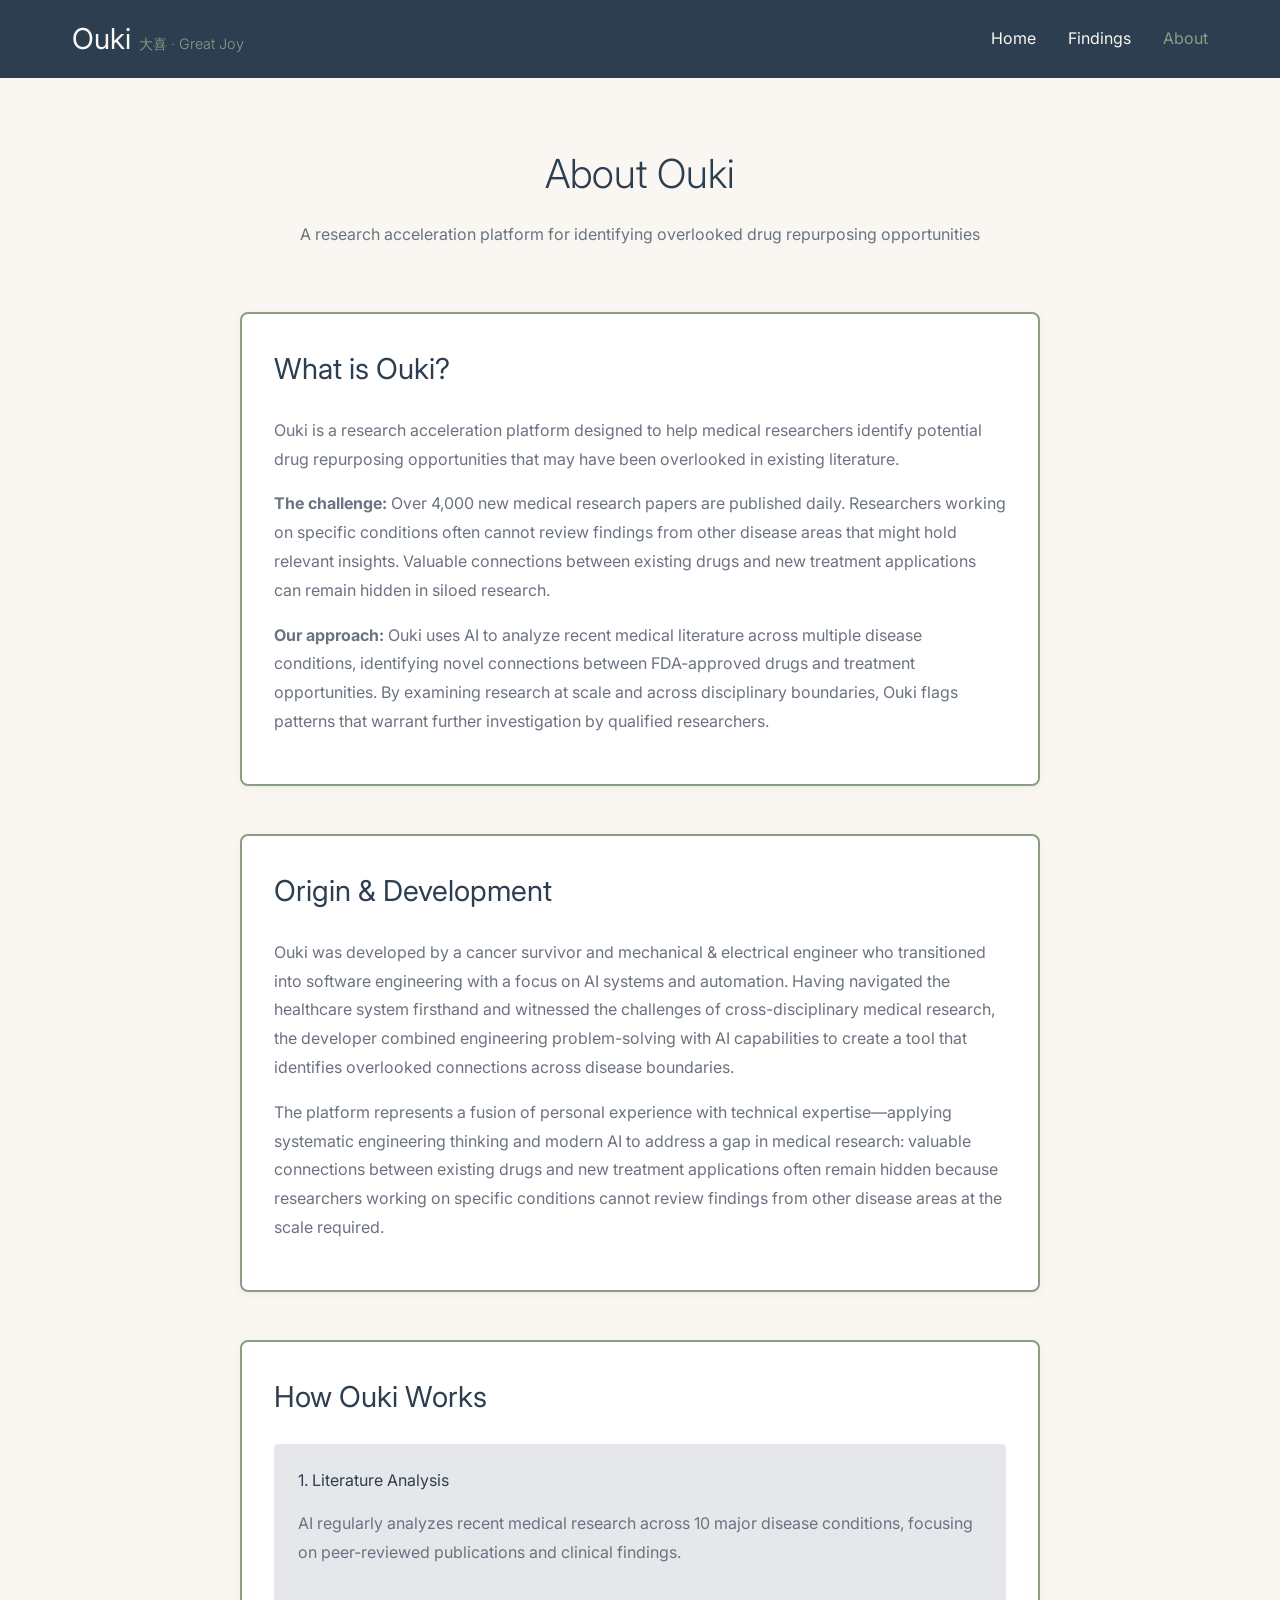
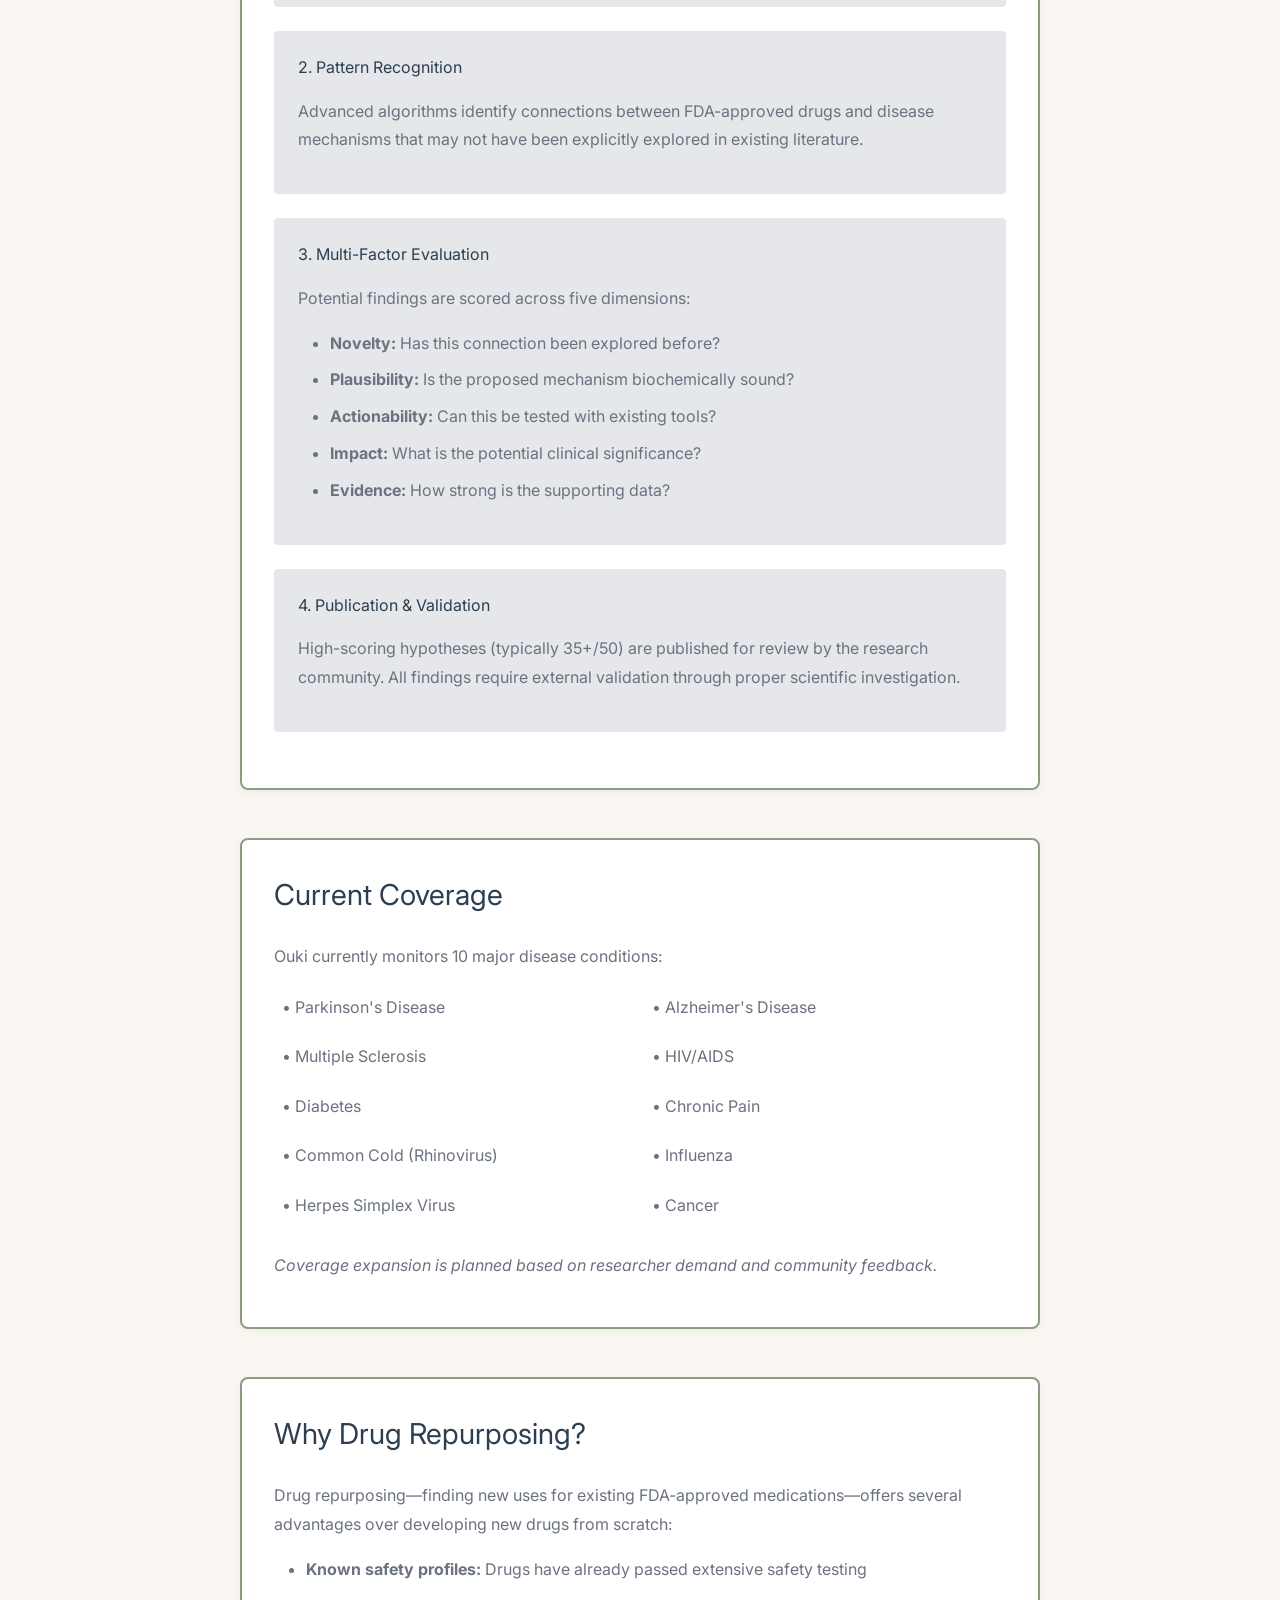
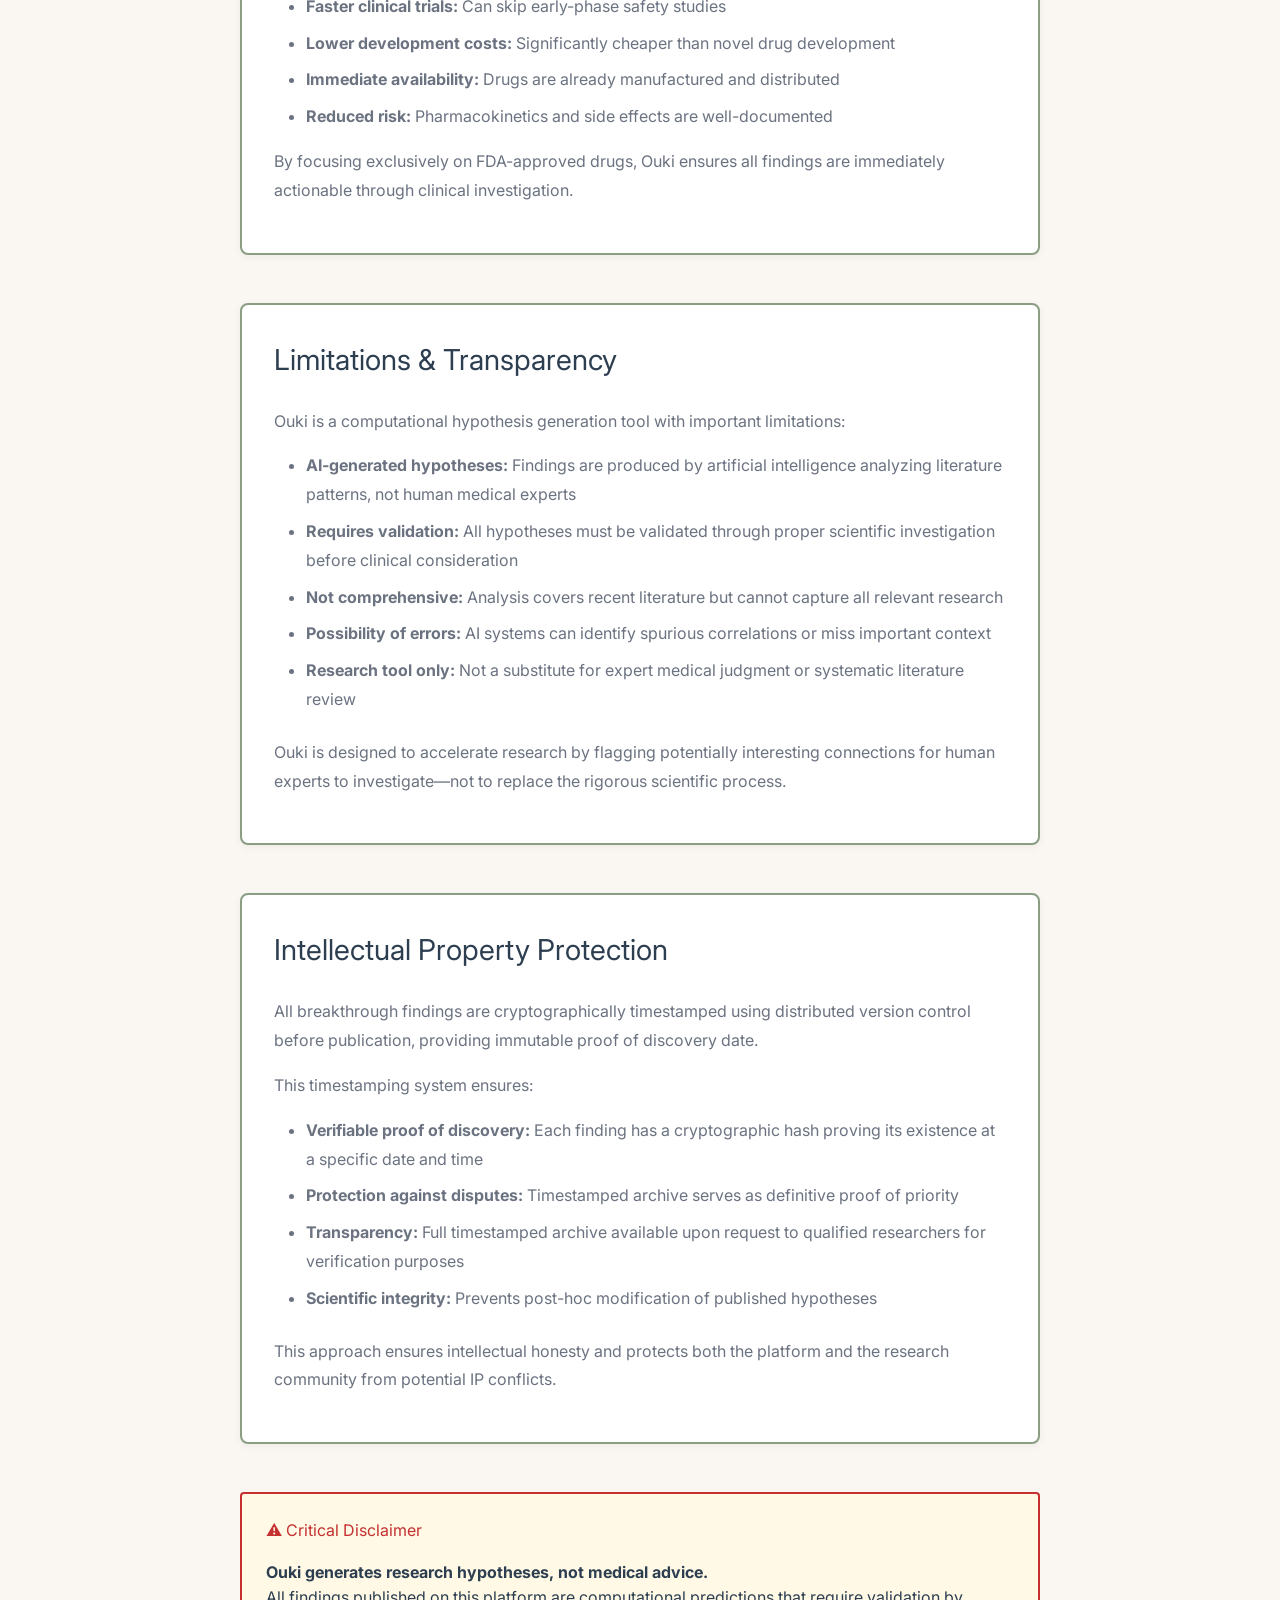
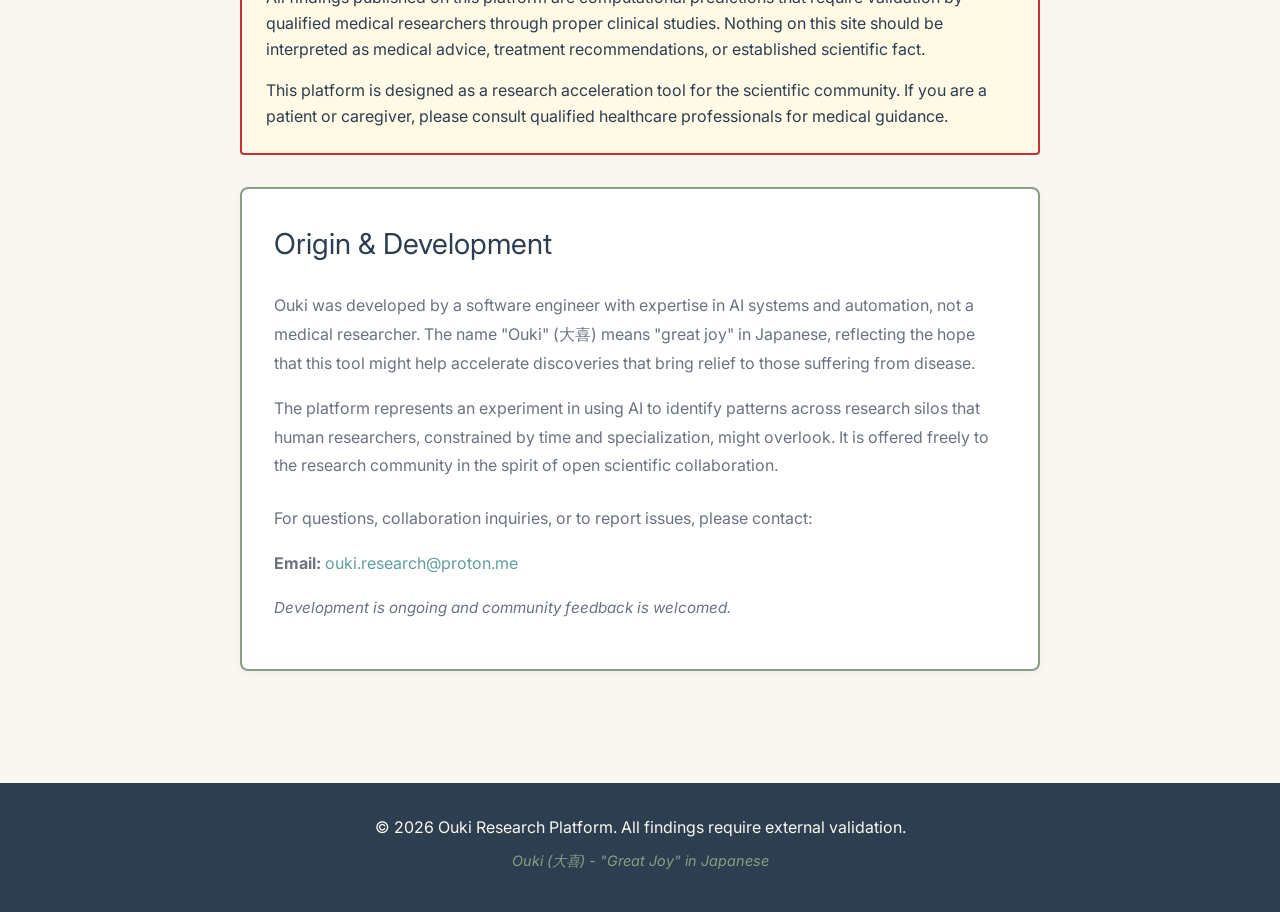
==== about.html @ fee3b788 "Update about.html" ====
<!DOCTYPE html>
<html lang="en">
<head>
    <meta charset="UTF-8">
    <meta name="viewport" content="width=device-width, initial-scale=1.0">
    <!-- Google tag (gtag.js) -->
    <script async src="https://www.googletagmanager.com/gtag/js?id=G-DXYGB7865G"></script>
    <script>
      window.dataLayer = window.dataLayer || [];
      function gtag(){dataLayer.push(arguments);}
      gtag('js', new Date());
      gtag('config', 'G-DXYGB7865G');
    </script>
    <title>About | Ouki</title>
    <link rel="stylesheet" href="style.css">
    <style>
        .about-page {
            padding: 4rem 0;
            background-color: var(--cream);
        }
        
        .about-header {
            text-align: center;
            margin-bottom: 4rem;
        }
        
        .about-header h2 {
            font-size: 2.5rem;
            color: var(--deep-indigo);
            font-weight: 300;
            margin-bottom: 1rem;
        }
        
        .about-content {
            max-width: 800px;
            margin: 0 auto;
        }
        
        .about-section {
            margin-bottom: 3rem;
            padding: 2rem;
            background-color: white;
            border: 2px solid var(--sage-green);
        }
        
        .about-section h3 {
            color: var(--deep-indigo);
            font-weight: 400;
            margin-bottom: 1.5rem;
            font-size: 1.8rem;
        }
        
        .about-section p {
            color: var(--warm-grey);
            line-height: 1.8;
            margin-bottom: 1rem;
        }
        
        .about-section ul {
            margin-left: 2rem;
            margin-bottom: 1rem;
        }
        
        .about-section li {
            color: var(--warm-grey);
            line-height: 1.8;
            margin-bottom: 0.5rem;
        }
        
        .methodology-box {
            background-color: var(--light-grey);
            padding: 1.5rem;
            border-radius: 4px;
            margin: 1.5rem 0;
        }
        
        .methodology-box h4 {
            color: var(--deep-indigo);
            margin-bottom: 1rem;
            font-weight: 400;
        }
        
        .conditions-grid {
            display: grid;
            grid-template-columns: repeat(2, 1fr);
            gap: 0.5rem;
            margin: 1rem 0;
        }
        
        .condition-item {
            color: var(--warm-grey);
            padding: 0.5rem;
        }
        
        .disclaimer-strong {
            background-color: #FFF9E6;
            border: 2px solid var(--accent-red);
            padding: 1.5rem;
            margin: 2rem 0;
        }
        
        .disclaimer-strong h4 {
            color: var(--accent-red);
            margin-bottom: 1rem;
            font-weight: 400;
        }
    </style>
</head>
<body>
    <nav class="navbar">
        <div class="container">
            <div class="nav-brand">
                <h1>Ouki</h1>
                <span class="subtitle">大喜 · Great Joy</span>
            </div>
            <ul class="nav-links">
                <li><a href="index.html">Home</a></li>
                <li><a href="findings.html">Findings</a></li>
                <li><a href="about.html" class="active">About</a></li>
            </ul>
        </div>
    </nav>

    <section class="about-page">
        <div class="container">
            <div class="about-header">
                <h2>About Ouki</h2>
                <p style="color: var(--warm-grey); max-width: 700px; margin: 0 auto;">A research acceleration platform for identifying overlooked drug repurposing opportunities</p>
            </div>

            <div class="about-content">
                
                <div class="about-section">
                    <h3>What is Ouki?</h3>
                    <p>Ouki is a research acceleration platform designed to help medical researchers identify potential drug repurposing opportunities that may have been overlooked in existing literature.</p>
                    
                    <p><strong>The challenge:</strong> Over 4,000 new medical research papers are published daily. Researchers working on specific conditions often cannot review findings from other disease areas that might hold relevant insights. Valuable connections between existing drugs and new treatment applications can remain hidden in siloed research.</p>
                    
                    <p><strong>Our approach:</strong> Ouki uses AI to analyze recent medical literature across multiple disease conditions, identifying novel connections between FDA-approved drugs and treatment opportunities. By examining research at scale and across disciplinary boundaries, Ouki flags patterns that warrant further investigation by qualified researchers.</p>
                </div>
                <div class="about-section">
<h3>Origin & Development</h3>
<p>Ouki was developed by a cancer survivor and mechanical & electrical engineer who transitioned into software engineering with a focus on AI systems and automation. Having navigated the healthcare system firsthand and witnessed the challenges of cross-disciplinary medical research, the developer combined engineering problem-solving with AI capabilities to create a tool that identifies overlooked connections across disease boundaries.</p>
<p>The platform represents a fusion of personal experience with technical expertise—applying systematic engineering thinking and modern AI to address a gap in medical research: valuable connections between existing drugs and new treatment applications often remain hidden because researchers working on specific conditions cannot review findings from other disease areas at the scale required.</p>
</div>
                <div class="about-section">
                    <h3>How Ouki Works</h3>
                    
                    <div class="methodology-box">
                        <h4>1. Literature Analysis</h4>
                        <p>AI regularly analyzes recent medical research across 10 major disease conditions, focusing on peer-reviewed publications and clinical findings.</p>
                    </div>
                    
                    <div class="methodology-box">
                        <h4>2. Pattern Recognition</h4>
                        <p>Advanced algorithms identify connections between FDA-approved drugs and disease mechanisms that may not have been explicitly explored in existing literature.</p>
                    </div>
                    
                    <div class="methodology-box">
                        <h4>3. Multi-Factor Evaluation</h4>
                        <p>Potential findings are scored across five dimensions:</p>
                        <ul>
                            <li><strong>Novelty:</strong> Has this connection been explored before?</li>
                            <li><strong>Plausibility:</strong> Is the proposed mechanism biochemically sound?</li>
                            <li><strong>Actionability:</strong> Can this be tested with existing tools?</li>
                            <li><strong>Impact:</strong> What is the potential clinical significance?</li>
                            <li><strong>Evidence:</strong> How strong is the supporting data?</li>
                        </ul>
                    </div>
                    
                    <div class="methodology-box">
                        <h4>4. Publication & Validation</h4>
                        <p>High-scoring hypotheses (typically 35+/50) are published for review by the research community. All findings require external validation through proper scientific investigation.</p>
                    </div>
                </div>

                <div class="about-section">
                    <h3>Current Coverage</h3>
                    <p>Ouki currently monitors 10 major disease conditions:</p>
                    
                    <div class="conditions-grid">
                        <div class="condition-item">• Parkinson's Disease</div>
                        <div class="condition-item">• Alzheimer's Disease</div>
                        <div class="condition-item">• Multiple Sclerosis</div>
                        <div class="condition-item">• HIV/AIDS</div>
                        <div class="condition-item">• Diabetes</div>
                        <div class="condition-item">• Chronic Pain</div>
                        <div class="condition-item">• Common Cold (Rhinovirus)</div>
                        <div class="condition-item">• Influenza</div>
                        <div class="condition-item">• Herpes Simplex Virus</div>
                        <div class="condition-item">• Cancer</div>
                    </div>
                    
                    <p style="margin-top: 1.5rem; font-style: italic;">Coverage expansion is planned based on researcher demand and community feedback.</p>
                </div>

                <div class="about-section">
                    <h3>Why Drug Repurposing?</h3>
                    <p>Drug repurposing—finding new uses for existing FDA-approved medications—offers several advantages over developing new drugs from scratch:</p>
                    
                    <ul>
                        <li><strong>Known safety profiles:</strong> Drugs have already passed extensive safety testing</li>
                        <li><strong>Faster clinical trials:</strong> Can skip early-phase safety studies</li>
                        <li><strong>Lower development costs:</strong> Significantly cheaper than novel drug development</li>
                        <li><strong>Immediate availability:</strong> Drugs are already manufactured and distributed</li>
                        <li><strong>Reduced risk:</strong> Pharmacokinetics and side effects are well-documented</li>
                    </ul>
                    
                    <p>By focusing exclusively on FDA-approved drugs, Ouki ensures all findings are immediately actionable through clinical investigation.</p>
                </div>

                <div class="about-section">
                    <h3>Limitations & Transparency</h3>
                    <p>Ouki is a computational hypothesis generation tool with important limitations:</p>
                    
                    <ul>
                        <li><strong>AI-generated hypotheses:</strong> Findings are produced by artificial intelligence analyzing literature patterns, not human medical experts</li>
                        <li><strong>Requires validation:</strong> All hypotheses must be validated through proper scientific investigation before clinical consideration</li>
                        <li><strong>Not comprehensive:</strong> Analysis covers recent literature but cannot capture all relevant research</li>
                        <li><strong>Possibility of errors:</strong> AI systems can identify spurious correlations or miss important context</li>
                        <li><strong>Research tool only:</strong> Not a substitute for expert medical judgment or systematic literature review</li>
                    </ul>
                    
                    <p style="margin-top: 1.5rem;">Ouki is designed to accelerate research by flagging potentially interesting connections for human experts to investigate—not to replace the rigorous scientific process.</p>
                </div>

                <div class="about-section">
                    <h3>Intellectual Property Protection</h3>
                    <p>All breakthrough findings are cryptographically timestamped using distributed version control before publication, providing immutable proof of discovery date.</p>
                    
                    <p>This timestamping system ensures:</p>
                    <ul>
                        <li><strong>Verifiable proof of discovery:</strong> Each finding has a cryptographic hash proving its existence at a specific date and time</li>
                        <li><strong>Protection against disputes:</strong> Timestamped archive serves as definitive proof of priority</li>
                        <li><strong>Transparency:</strong> Full timestamped archive available upon request to qualified researchers for verification purposes</li>
                        <li><strong>Scientific integrity:</strong> Prevents post-hoc modification of published hypotheses</li>
                    </ul>
                    
                    <p style="margin-top: 1.5rem;">This approach ensures intellectual honesty and protects both the platform and the research community from potential IP conflicts.</p>
                </div>

                <div class="disclaimer-strong">
                    <h4>⚠️ Critical Disclaimer</h4>
                    <p><strong>Ouki generates research hypotheses, not medical advice.</strong></p>
                    <p>All findings published on this platform are computational predictions that require validation by qualified medical researchers through proper clinical studies. Nothing on this site should be interpreted as medical advice, treatment recommendations, or established scientific fact.</p>
                    <p style="margin-top: 1rem;">This platform is designed as a research acceleration tool for the scientific community. If you are a patient or caregiver, please consult qualified healthcare professionals for medical guidance.</p>
                </div>

                <div class="about-section">
                    <h3>Origin & Development</h3>
                    <p>Ouki was developed by a software engineer with expertise in AI systems and automation, not a medical researcher. The name "Ouki" (大喜) means "great joy" in Japanese, reflecting the hope that this tool might help accelerate discoveries that bring relief to those suffering from disease.</p>
                    
                    <p>The platform represents an experiment in using AI to identify patterns across research silos that human researchers, constrained by time and specialization, might overlook. It is offered freely to the research community in the spirit of open scientific collaboration.</p>
                    
                    <p style="margin-top: 1.5rem;">For questions, collaboration inquiries, or to report issues, please contact:</p>
                    <p style="margin-top: 0.5rem;"><strong>Email:</strong> <a href="mailto:ouki.research@proton.me" style="color: var(--soft-teal); text-decoration: none;">ouki.research@proton.me</a></p>
                    <p style="margin-top: 1rem; font-style: italic; font-size: 0.95rem;">Development is ongoing and community feedback is welcomed.</p>
                </div>

            </div>
        </div>
    </section>

    <footer>
        <div class="container">
            <p>&copy; 2026 Ouki Research Platform. All findings require external validation.</p>
            <p class="footer-note">Ouki (大喜) - "Great Joy" in Japanese</p>
        </div>
    </footer>
</body>
</html>
---- style.css ----
/* Import Inter font (Claude.ai font) */
@import url('https://fonts.googleapis.com/css2?family=Inter:wght@300;400;500;600;700&display=swap');

:root {
    /* Original Japanese color palette */
    --sage-green: #8B9D83;
    --deep-indigo: #2C3E50;
    --soft-teal: #5F9EA0;
    --warm-grey: #6B7280;
    --cream: #FAF7F2;
    --light-grey: #E5E7EB;
    --accent-red: #C53030;
}

* {
    margin: 0;
    padding: 0;
    box-sizing: border-box;
}

body {
    font-family: 'Inter', -apple-system, BlinkMacSystemFont, 'Segoe UI', sans-serif;
    background-color: var(--cream);
    color: var(--deep-indigo);
    line-height: 1.6;
}

.container {
    max-width: 1200px;
    margin: 0 auto;
    padding: 0 2rem;
}

/* Navigation */
.navbar {
    background-color: var(--deep-indigo);
    padding: 1rem 0;
    box-shadow: 0 2px 4px rgba(0,0,0,0.1);
}

.navbar .container {
    display: flex;
    justify-content: space-between;
    align-items: center;
}

.nav-brand {
    display: flex;
    align-items: baseline;
    gap: 0.5rem;
}

.nav-brand h1 {
    font-size: 1.8rem;
    font-weight: 400;
    color: var(--cream);
}

.nav-brand .subtitle {
    font-size: 0.9rem;
    color: var(--sage-green);
    font-weight: 300;
}

.nav-links {
    display: flex;
    list-style: none;
    gap: 2rem;
}

.nav-links a {
    text-decoration: none;
    color: var(--cream);
    font-weight: 400;
    transition: color 0.3s;
}

.nav-links a:hover,
.nav-links a.active {
    color: var(--sage-green);
}

/* Hero Section */
.hero {
    background: linear-gradient(135deg, var(--soft-teal) 0%, var(--sage-green) 100%);
    padding: 6rem 0;
    text-align: center;
    color: white;
}

.hero h2 {
    font-size: 2.5rem;
    font-weight: 400;
    margin-bottom: 1rem;
    letter-spacing: -0.5px;
}

.hero-description {
    font-size: 1.1rem;
    max-width: 700px;
    margin: 0 auto 2rem;
    font-weight: 300;
    opacity: 0.95;
}

.hero-cta {
    display: flex;
    gap: 1rem;
    justify-content: center;
}

/* Buttons */
.btn-primary,
.btn-secondary {
    padding: 0.75rem 2rem;
    border-radius: 4px;
    text-decoration: none;
    font-weight: 400;
    transition: all 0.3s;
}

.btn-primary {
    background-color: white;
    color: var(--sage-green);
}

.btn-primary:hover {
    background-color: var(--cream);
    transform: translateY(-2px);
    box-shadow: 0 4px 8px rgba(0,0,0,0.2);
}

.btn-secondary {
    background-color: transparent;
    color: white;
    border: 2px solid white;
}

.btn-secondary:hover {
    background-color: white;
    color: var(--sage-green);
}

/* Stats Section */
.stats {
    padding: 4rem 0;
    background-color: white;
}

.stats .container {
    display: grid;
    grid-template-columns: repeat(3, 1fr);
    gap: 3rem;
    text-align: center;
}

.stat-card {
    padding: 1.5rem;
}

.stat-number {
    font-size: 0.9rem;
    font-weight: 300;
    color: var(--deep-indigo);
    margin-bottom: 0.5rem;
}

.stat-label {
    color: #4A5568;
    font-size: 1rem;
    font-weight: 400;
}

/* How It Works */
.how-it-works {
    padding: 5rem 0;
    background-color: var(--cream);
}

.how-it-works h3 {
    font-size: 2rem;
    font-weight: 400;
    text-align: center;
    margin-bottom: 3rem;
    color: var(--deep-indigo);
}

.process-grid {
    display: grid;
    grid-template-columns: repeat(auto-fit, minmax(250px, 1fr));
    gap: 2rem;
}

.process-step {
    background-color: white;
    padding: 2rem;
    border-radius: 8px;
    box-shadow: 0 2px 8px rgba(0,0,0,0.05);
    transition: transform 0.3s;
}

.process-step:hover {
    transform: translateY(-4px);
    box-shadow: 0 4px 12px rgba(0,0,0,0.1);
}

.step-number {
    width: 50px;
    height: 50px;
    background-color: var(--sage-green);
    color: white;
    border-radius: 50%;
    display: flex;
    align-items: center;
    justify-content: center;
    font-size: 1.5rem;
    font-weight: 300;
    margin-bottom: 1rem;
}

.process-step h4 {
    font-size: 1.2rem;
    font-weight: 400;
    margin-bottom: 0.75rem;
    color: var(--deep-indigo);
}

.process-step p {
    color: var(--warm-grey);
    line-height: 1.7;
}

/* Recent Findings */
.recent-findings {
    padding: 5rem 0;
    background-color: white;
}

.recent-findings h3 {
    font-size: 2rem;
    font-weight: 400;
    text-align: center;
    margin-bottom: 3rem;
    color: var(--deep-indigo);
}

.findings-grid {
    display: grid;
    grid-template-columns: repeat(auto-fit, minmax(320px, 1fr));
    gap: 2rem;
    margin-bottom: 3rem;
}

.finding-card {
    background-color: var(--cream);
    padding: 1.5rem;
    border-radius: 8px;
    box-shadow: 0 2px 8px rgba(0,0,0,0.05);
    transition: all 0.3s;
}

.finding-card:hover {
    transform: translateY(-4px);
    box-shadow: 0 4px 12px rgba(0,0,0,0.1);
}

.finding-header {
    display: flex;
    justify-content: space-between;
    align-items: center;
    margin-bottom: 1rem;
}

.condition-tag {
    background-color: var(--sage-green);
    color: white;
    padding: 0.25rem 0.75rem;
    border-radius: 4px;
    font-size: 0.85rem;
    font-weight: 400;
}

.score {
    font-weight: 600;
    color: var(--deep-indigo);
}

.finding-card h4 {
    font-size: 1.1rem;
    font-weight: 500;
    margin-bottom: 0.5rem;
    color: var(--deep-indigo);
}

.finding-drugs {
    color: var(--soft-teal);
    font-size: 0.9rem;
    font-weight: 500;
    margin-bottom: 0.5rem;
}

.finding-summary {
    color: var(--warm-grey);
    font-size: 0.95rem;
    line-height: 1.6;
    margin-bottom: 0.75rem;
}

.finding-date {
    color: var(--warm-grey);
    font-size: 0.85rem;
    font-style: italic;
}

.view-all {
    text-align: center;
}

/* Disclaimer Section - ONLY BORDER LEFT */
.disclaimer-section {
    padding: 3rem 0;
    background-color: var(--cream);
}

.disclaimer-box {
    background-color: #FFF9E6;
    border: 2px solid var(--accent-red);
    padding: 2rem;
    border-radius: 4px;
    max-width: 900px;
    margin: 0 auto;
}

.disclaimer-box h4 {
    color: var(--accent-red);
    margin-bottom: 1rem;
    font-weight: 500;
}

.disclaimer-box p {
    color: var(--deep-indigo);
    line-height: 1.7;
}

/* Footer */
footer {
    background-color: var(--deep-indigo);
    color: var(--cream);
    padding: 2rem 0;
    text-align: center;
}

footer p {
    margin-bottom: 0.5rem;
}

.footer-note {
    font-style: italic;
    color: var(--sage-green);
    font-size: 0.9rem;
}

/* About Page */
.about-page {
    padding: 4rem 0;
    background-color: var(--cream);
}

.about-header {
    text-align: center;
    margin-bottom: 4rem;
}

.about-header h2 {
    font-size: 2.5rem;
    color: var(--deep-indigo);
    font-weight: 400;
    margin-bottom: 1rem;
}

.about-content {
    max-width: 800px;
    margin: 0 auto;
}

.about-section {
    margin-bottom: 3rem;
    padding: 2rem;
    background-color: white;
    border-radius: 8px;
    box-shadow: 0 2px 8px rgba(0,0,0,0.05);
    border: 2px solid var(--sage-green);
}

.about-section h3 {
    color: var(--deep-indigo);
    font-weight: 400;
    margin-bottom: 1.5rem;
    font-size: 1.8rem;
}

.about-section p {
    color: var(--warm-grey);
    line-height: 1.8;
    margin-bottom: 1rem;
}

.about-section ul {
    margin-left: 2rem;
    margin-bottom: 1rem;
}

.about-section li {
    color: var(--warm-grey);
    line-height: 1.8;
    margin-bottom: 0.5rem;
}

.methodology-box {
    background-color: var(--light-grey);
    padding: 1.5rem;
    border-radius: 4px;
    margin: 1.5rem 0;
}

.methodology-box h4 {
    color: var(--deep-indigo);
    margin-bottom: 1rem;
    font-weight: 400;
}

.conditions-grid {
    display: grid;
    grid-template-columns: repeat(2, 1fr);
    gap: 0.5rem;
    margin: 1rem 0;
}

.condition-item {
    color: var(--warm-grey);
    padding: 0.5rem;
}

.disclaimer-strong {
    background-color: #FFF9E6;
    border: 2px solid var(--accent-red);
    padding: 1.5rem;
    margin: 2rem 0;
    border-radius: 4px;
}

.disclaimer-strong h4 {
    color: var(--accent-red);
    margin-bottom: 1rem;
    font-weight: 400;
}

/* Findings Page */
.findings-page {
    padding: 4rem 0;
    background-color: var(--cream);
}

.findings-header {
    text-align: center;
    margin-bottom: 3rem;
}

.findings-header h2 {
    font-size: 2.5rem;
    color: var(--deep-indigo);
    font-weight: 400;
    margin-bottom: 1rem;
}

.findings-header p {
    color: var(--warm-grey);
    max-width: 700px;
    margin: 0 auto;
}

.filters {
    display: flex;
    gap: 1rem;
    justify-content: center;
    margin-bottom: 3rem;
    flex-wrap: wrap;
}

.filter-btn {
    padding: 0.5rem 1.5rem;
    background-color: var(--light-grey);
    color: var(--warm-grey);
    border: 2px solid transparent;
    border-radius: 25px;
    cursor: pointer;
    transition: all 0.3s;
    font-size: 0.95rem;
}

.filter-btn:hover,
.filter-btn.active {
    background-color: var(--sage-green);
    color: var(--cream);
}

.findings-list {
    display: grid;
    gap: 2rem;
}

.finding-item {
    background-color: white;
    padding: 2rem;
    border-radius: 8px;
    box-shadow: 0 2px 8px rgba(0,0,0,0.05);
    transition: all 0.3s;
}

.finding-item:hover {
    box-shadow: 0 4px 12px rgba(0,0,0,0.1);
}

.finding-meta {
    display: flex;
    gap: 1rem;
    margin-bottom: 1rem;
    align-items: center;
}

.finding-expand {
    margin-top: 1.5rem;
    padding-top: 1.5rem;
    border-top: 1px solid var(--light-grey);
    display: none;
}

.finding-expand.show {
    display: block;
}

.expand-btn {
    background-color: var(--sage-green);
    color: var(--cream);
    border: none;
    padding: 0.5rem 1.5rem;
    border-radius: 4px;
    cursor: pointer;
    margin-top: 1rem;
    transition: all 0.3s;
}

.expand-btn:hover {
    background-color: var(--soft-teal);
}

.section-title {
    color: var(--deep-indigo);
    font-weight: 400;
    margin: 1.5rem 0 0.8rem;
    font-size: 1.2rem;
}

.mechanism-text {
    color: var(--warm-grey);
    line-height: 1.8;
    margin-bottom: 1rem;
}

/* Responsive */
@media (max-width: 768px) {
    .hero h2 {
        font-size: 2rem;
    }

    .stats .container {
        grid-template-columns: 1fr;
    }

    .process-grid,
    .findings-grid {
        grid-template-columns: 1fr;
    }

    .nav-links {
        gap: 1rem;
    }
}
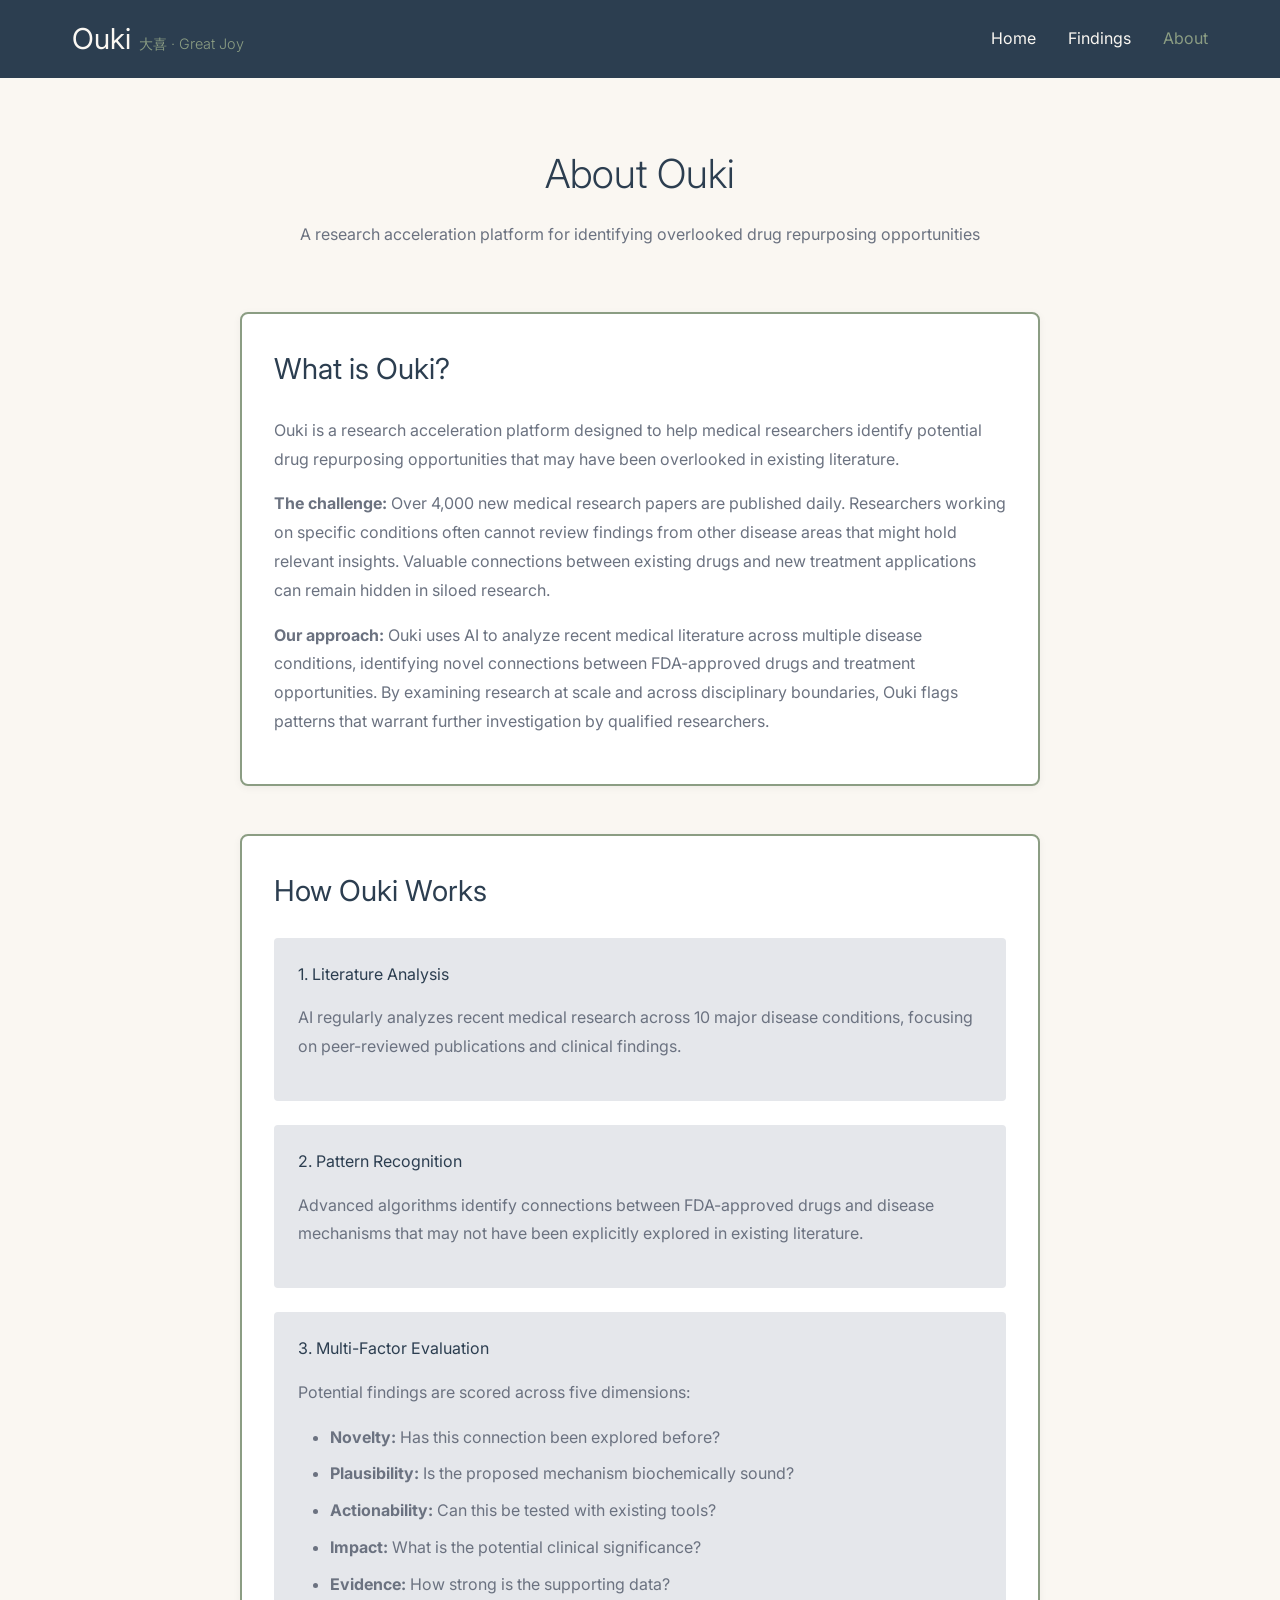
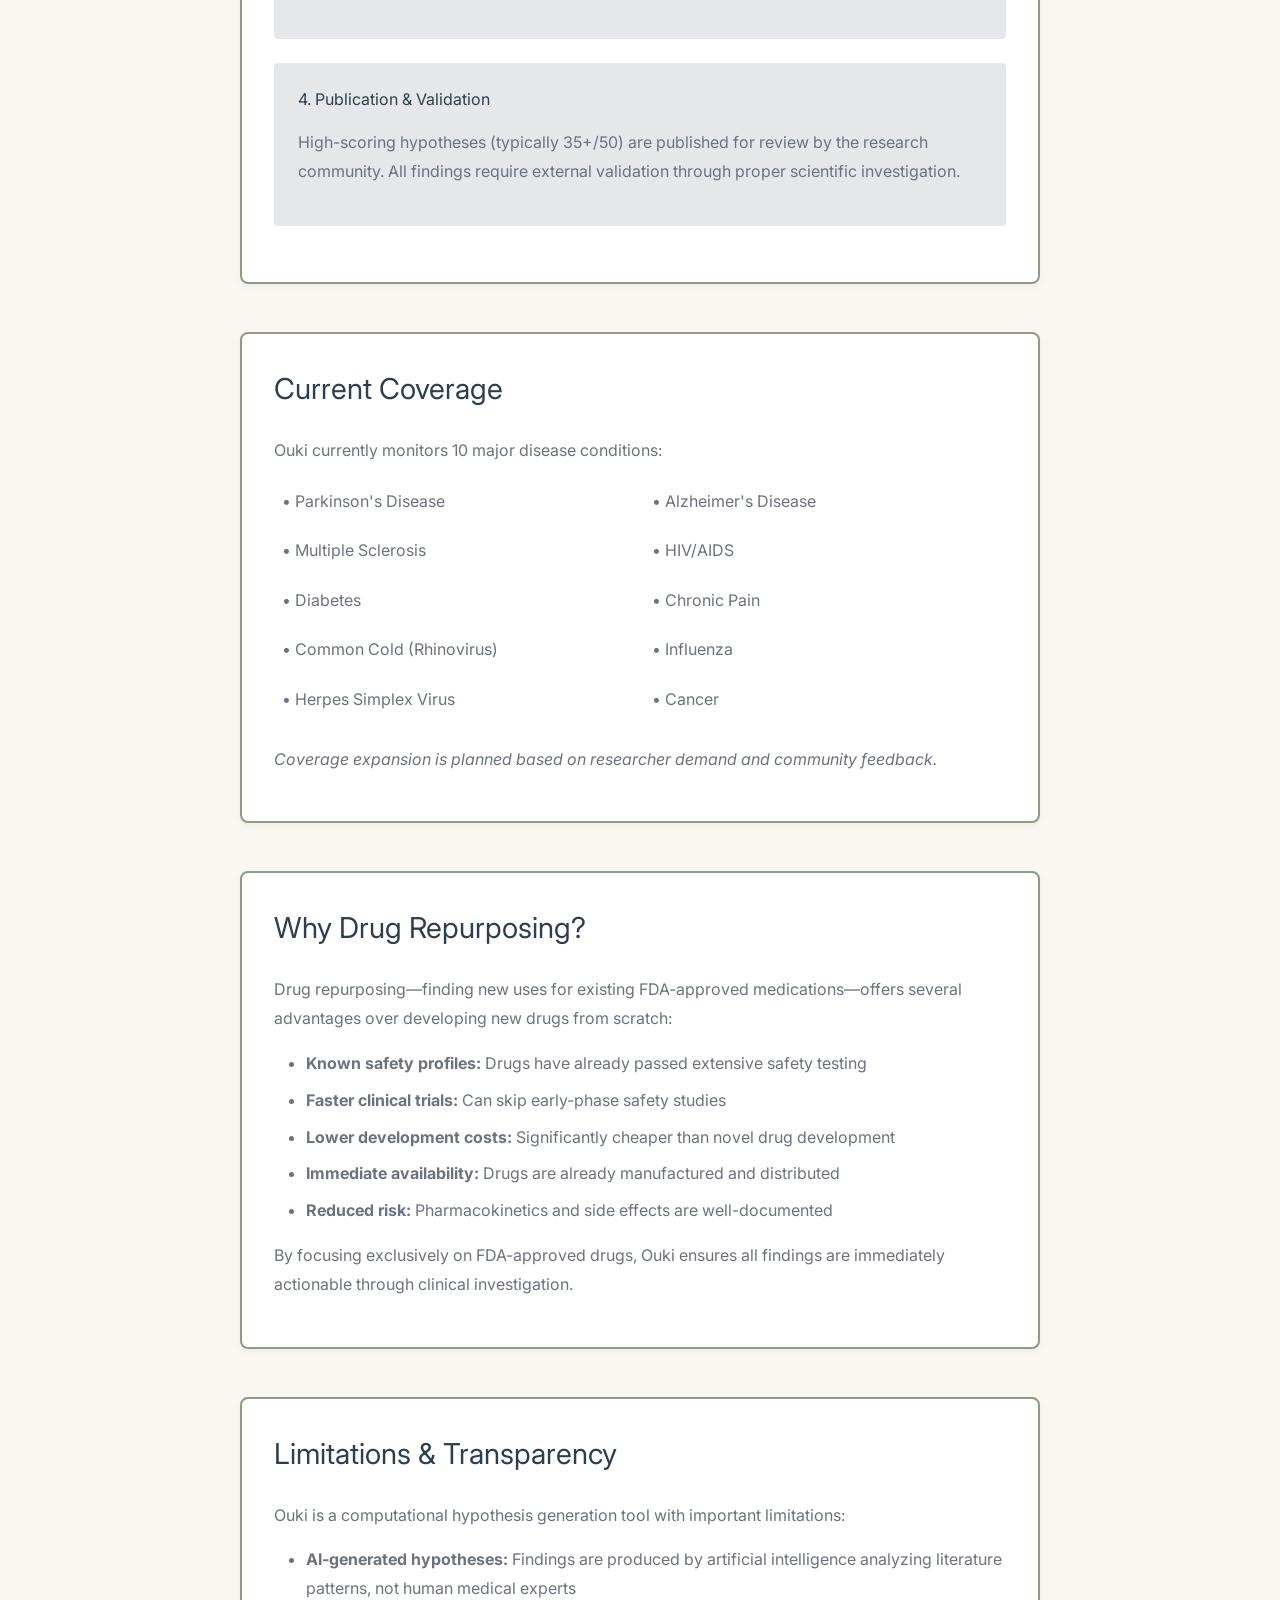
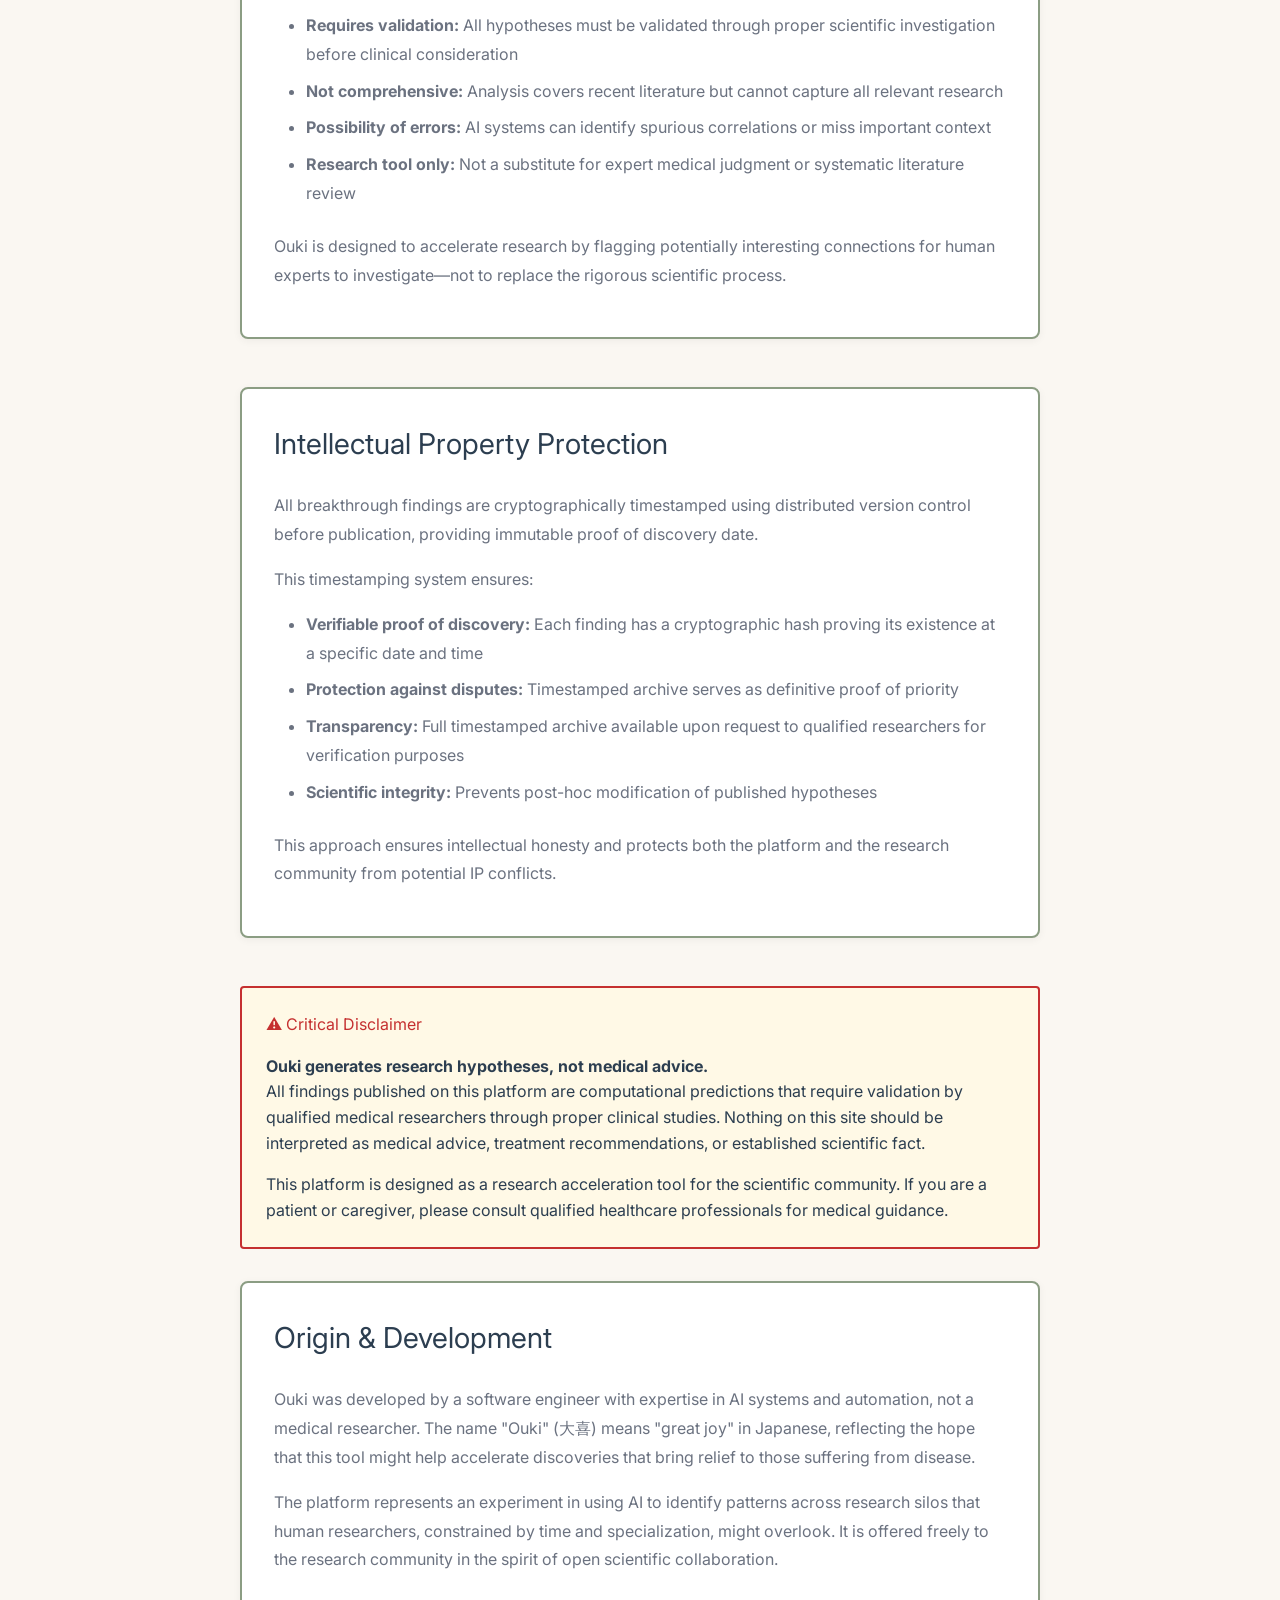
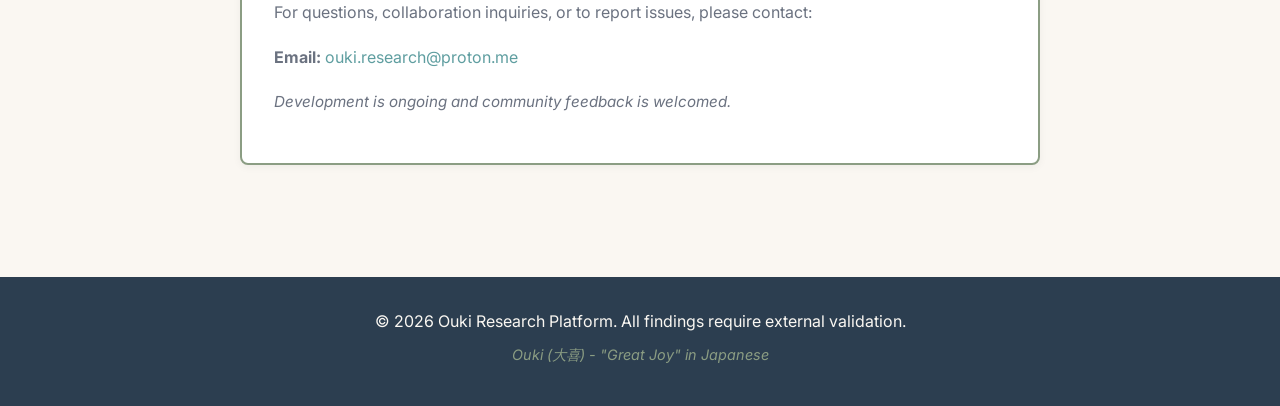
==== commit bc2e85b2: "Update about.html" ====
--- a/about.html
+++ b/about.html
@@ -138,11 +138,7 @@
                     
                     <p><strong>Our approach:</strong> Ouki uses AI to analyze recent medical literature across multiple disease conditions, identifying novel connections between FDA-approved drugs and treatment opportunities. By examining research at scale and across disciplinary boundaries, Ouki flags patterns that warrant further investigation by qualified researchers.</p>
                 </div>
-                <div class="about-section">
-<h3>Origin & Development</h3>
-<p>Ouki was developed by a cancer survivor and mechanical & electrical engineer who transitioned into software engineering with a focus on AI systems and automation. Having navigated the healthcare system firsthand and witnessed the challenges of cross-disciplinary medical research, the developer combined engineering problem-solving with AI capabilities to create a tool that identifies overlooked connections across disease boundaries.</p>
-<p>The platform represents a fusion of personal experience with technical expertise—applying systematic engineering thinking and modern AI to address a gap in medical research: valuable connections between existing drugs and new treatment applications often remain hidden because researchers working on specific conditions cannot review findings from other disease areas at the scale required.</p>
-</div>
+               
                 <div class="about-section">
                     <h3>How Ouki Works</h3>
                     
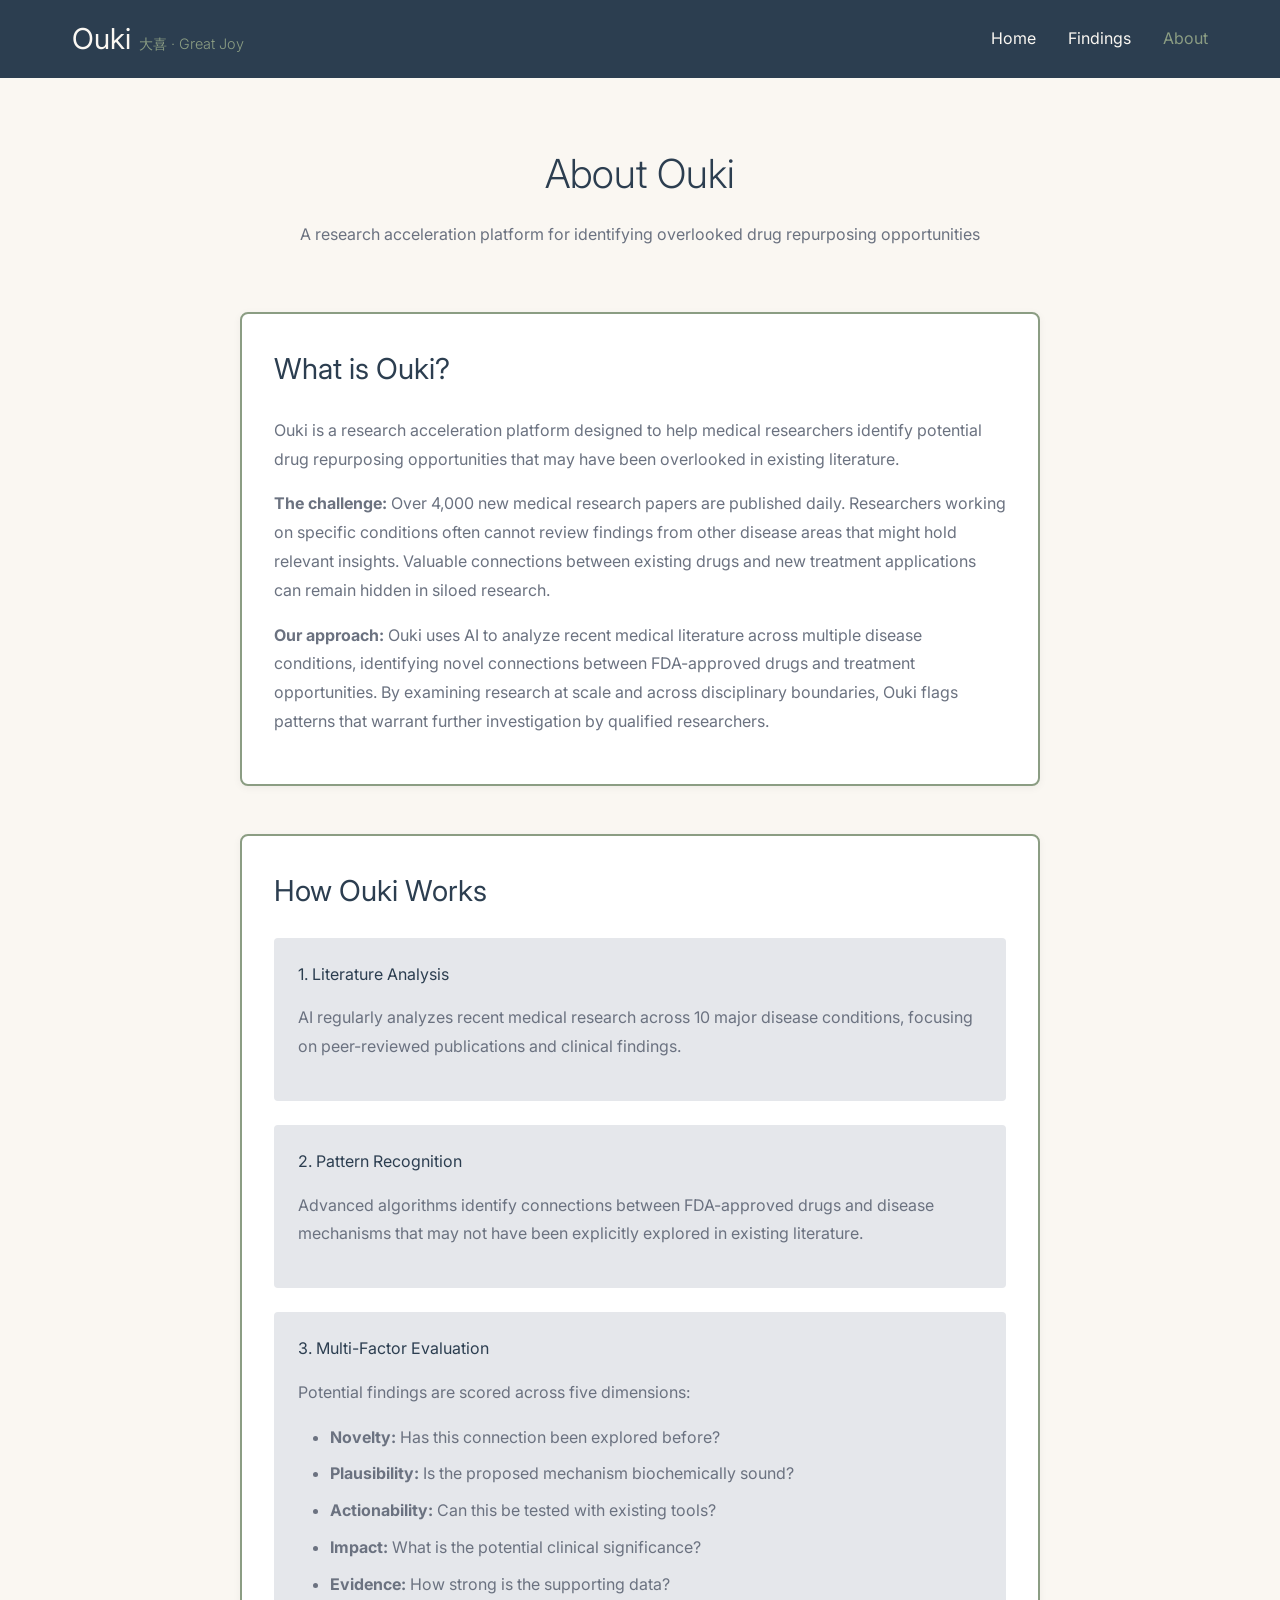
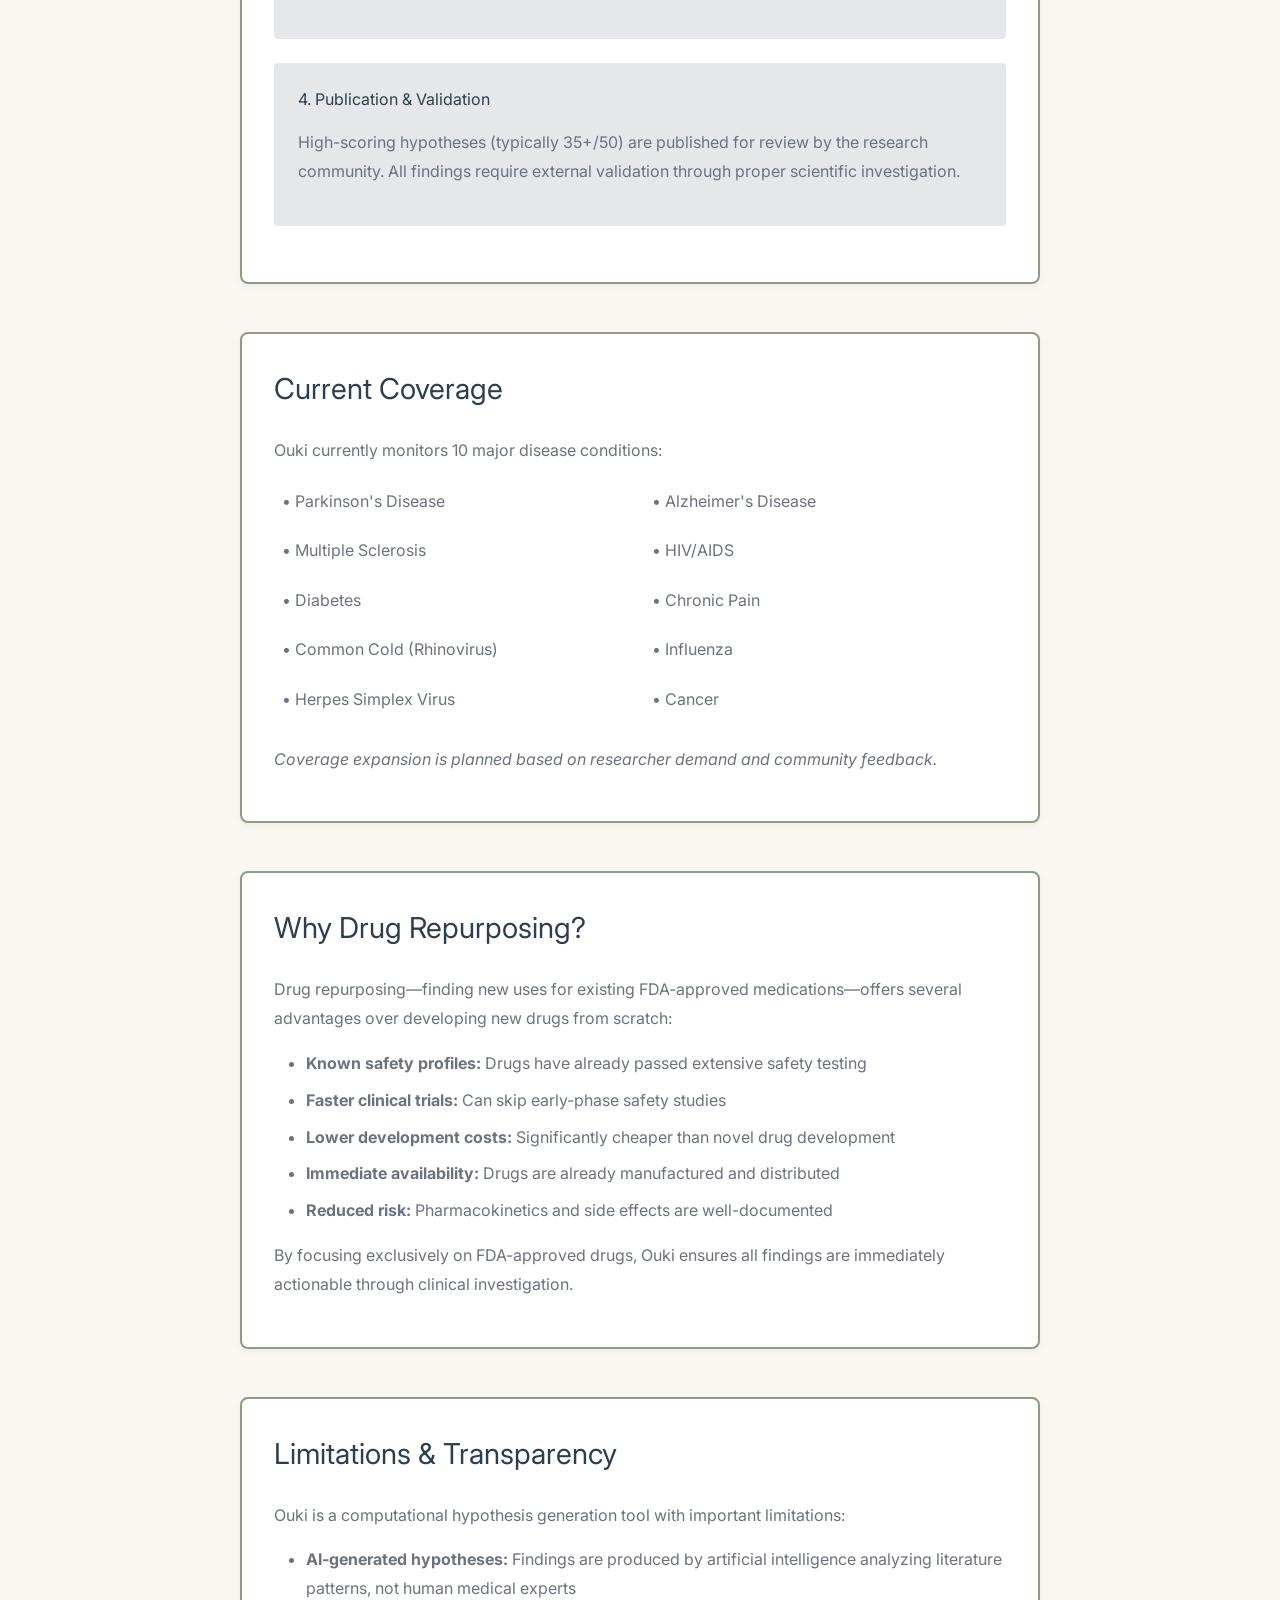
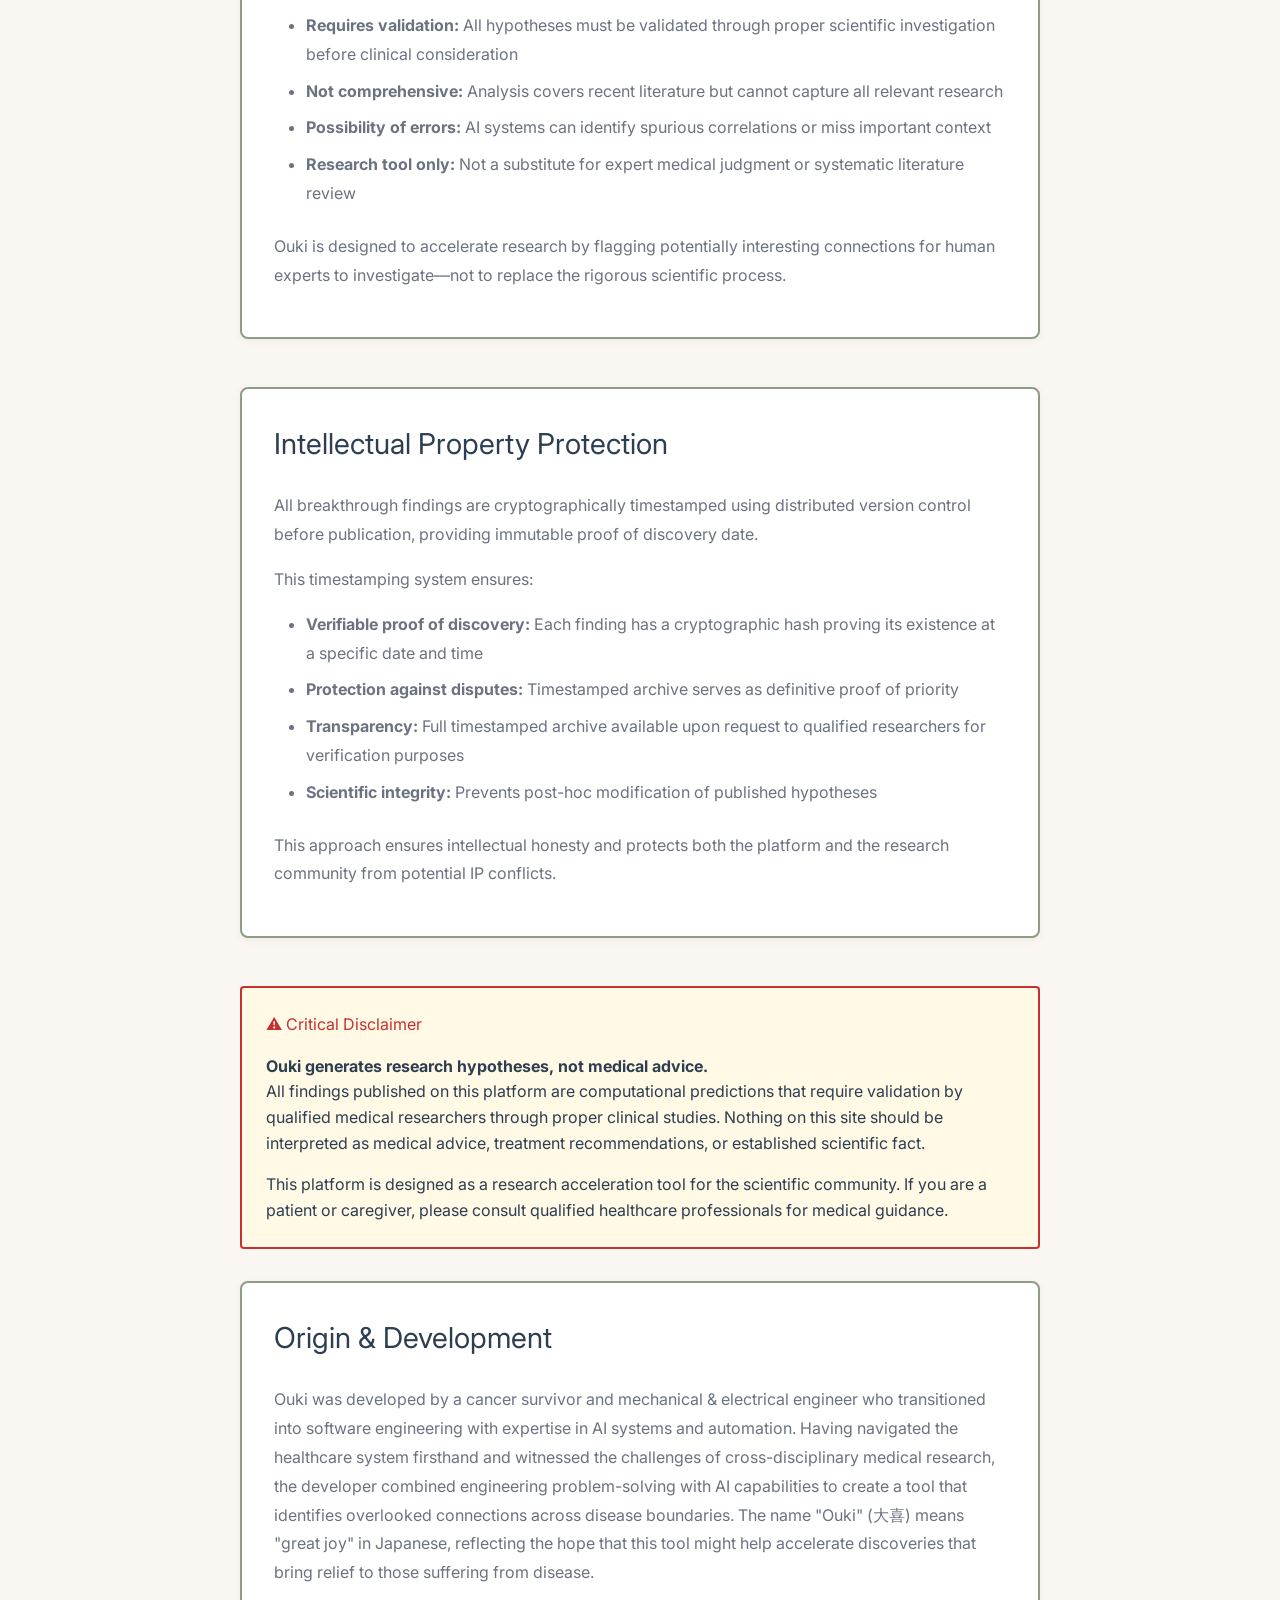
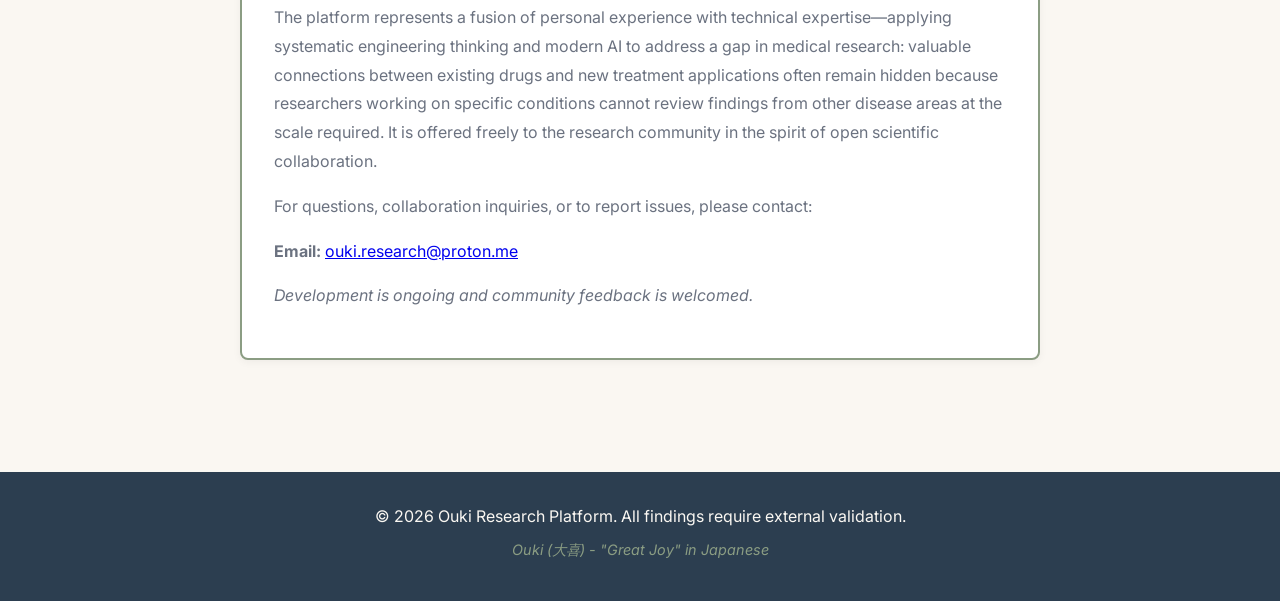
==== commit 8d476f81: "Update about.html" ====
--- a/about.html
+++ b/about.html
@@ -243,15 +243,17 @@
                 </div>
 
                 <div class="about-section">
-                    <h3>Origin & Development</h3>
-                    <p>Ouki was developed by a software engineer with expertise in AI systems and automation, not a medical researcher. The name "Ouki" (大喜) means "great joy" in Japanese, reflecting the hope that this tool might help accelerate discoveries that bring relief to those suffering from disease.</p>
-                    
-                    <p>The platform represents an experiment in using AI to identify patterns across research silos that human researchers, constrained by time and specialization, might overlook. It is offered freely to the research community in the spirit of open scientific collaboration.</p>
-                    
-                    <p style="margin-top: 1.5rem;">For questions, collaboration inquiries, or to report issues, please contact:</p>
-                    <p style="margin-top: 0.5rem;"><strong>Email:</strong> <a href="mailto:ouki.research@proton.me" style="color: var(--soft-teal); text-decoration: none;">ouki.research@proton.me</a></p>
-                    <p style="margin-top: 1rem; font-style: italic; font-size: 0.95rem;">Development is ongoing and community feedback is welcomed.</p>
-                </div>
+    <h3>Origin & Development</h3>
+    <p>Ouki was developed by a cancer survivor and mechanical & electrical engineer who transitioned into software engineering with expertise in AI systems and automation. Having navigated the healthcare system firsthand and witnessed the challenges of cross-disciplinary medical research, the developer combined engineering problem-solving with AI capabilities to create a tool that identifies overlooked connections across disease boundaries. The name "Ouki" (大喜) means "great joy" in Japanese, reflecting the hope that this tool might help accelerate discoveries that bring relief to those suffering from disease.</p>
+    
+    <p>The platform represents a fusion of personal experience with technical expertise—applying systematic engineering thinking and modern AI to address a gap in medical research: valuable connections between existing drugs and new treatment applications often remain hidden because researchers working on specific conditions cannot review findings from other disease areas at the scale required. It is offered freely to the research community in the spirit of open scientific collaboration.</p>
+    
+    <p>For questions, collaboration inquiries, or to report issues, please contact:</p>
+    
+    <p><strong>Email:</strong> <a href="mailto:ouki.research@proton.me">ouki.research@proton.me</a></p>
+    
+    <p><em>Development is ongoing and community feedback is welcomed.</em></p>
+</div>
 
             </div>
         </div>
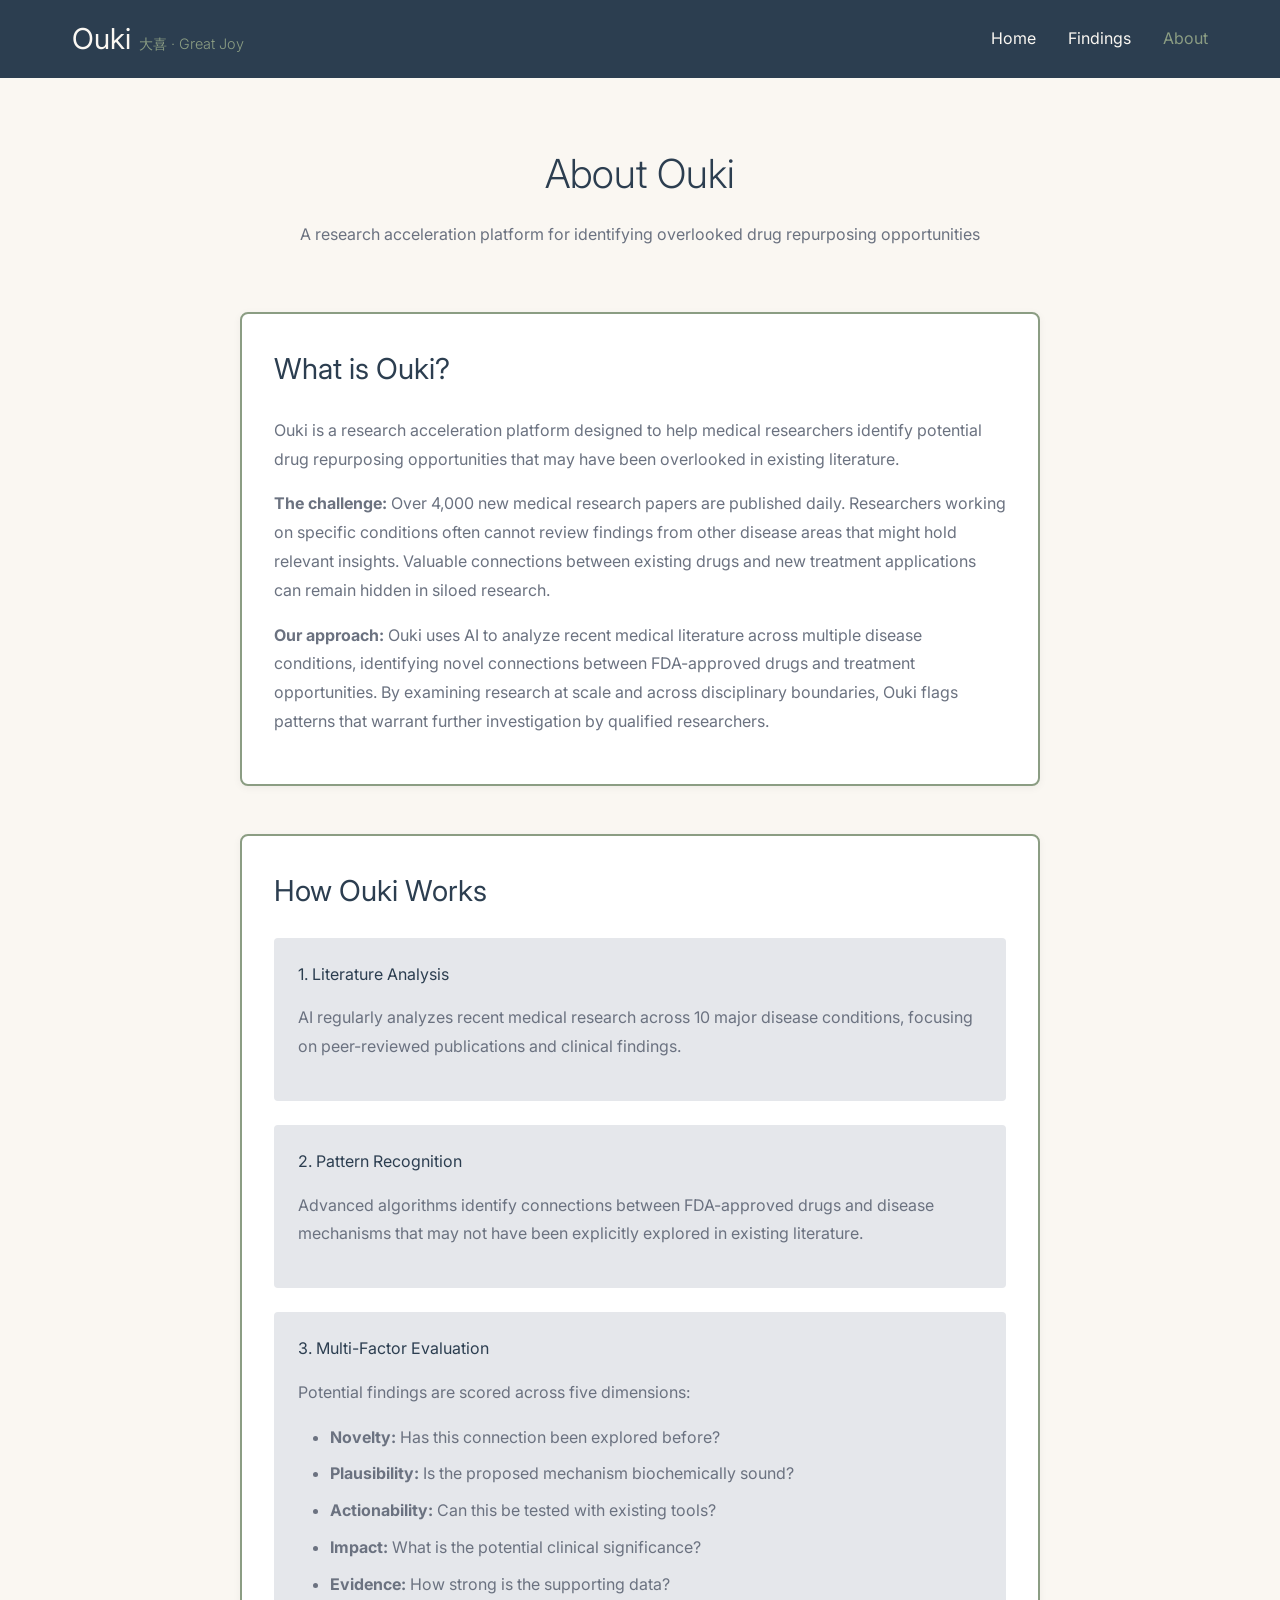
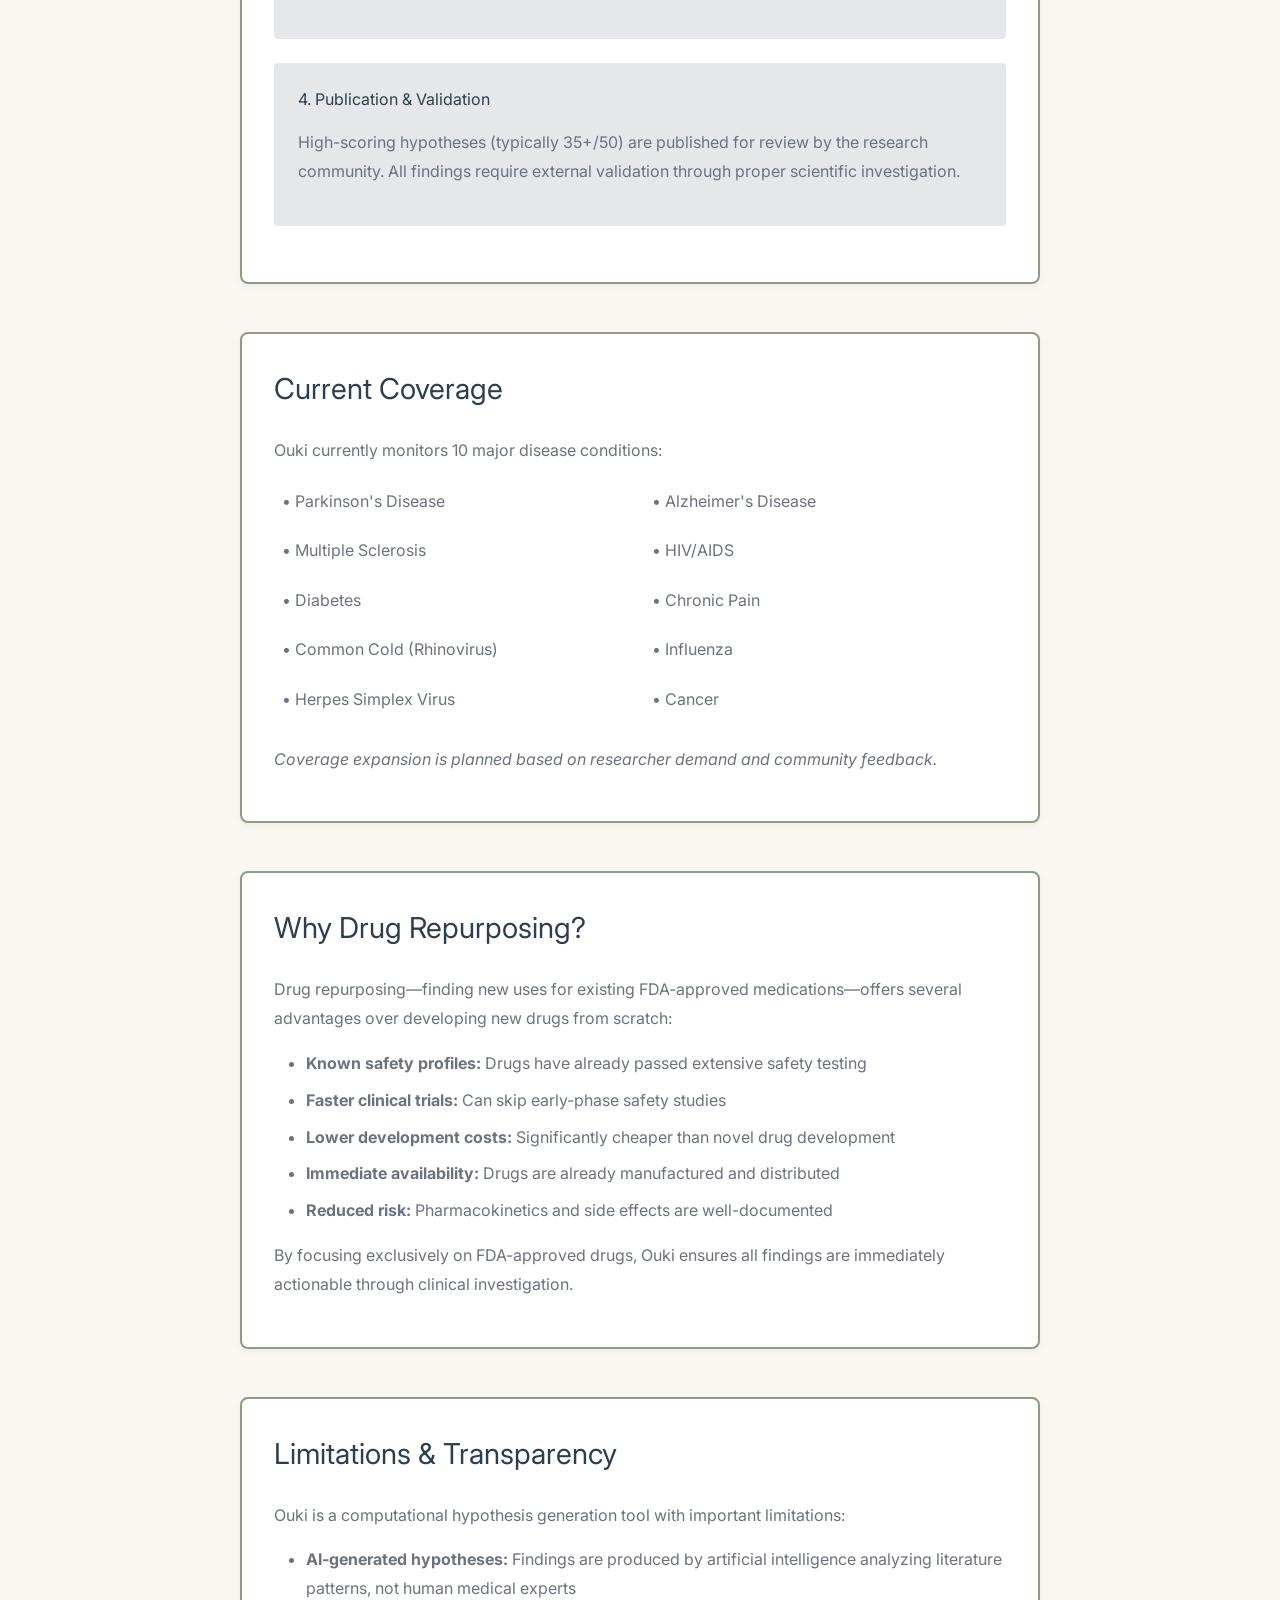
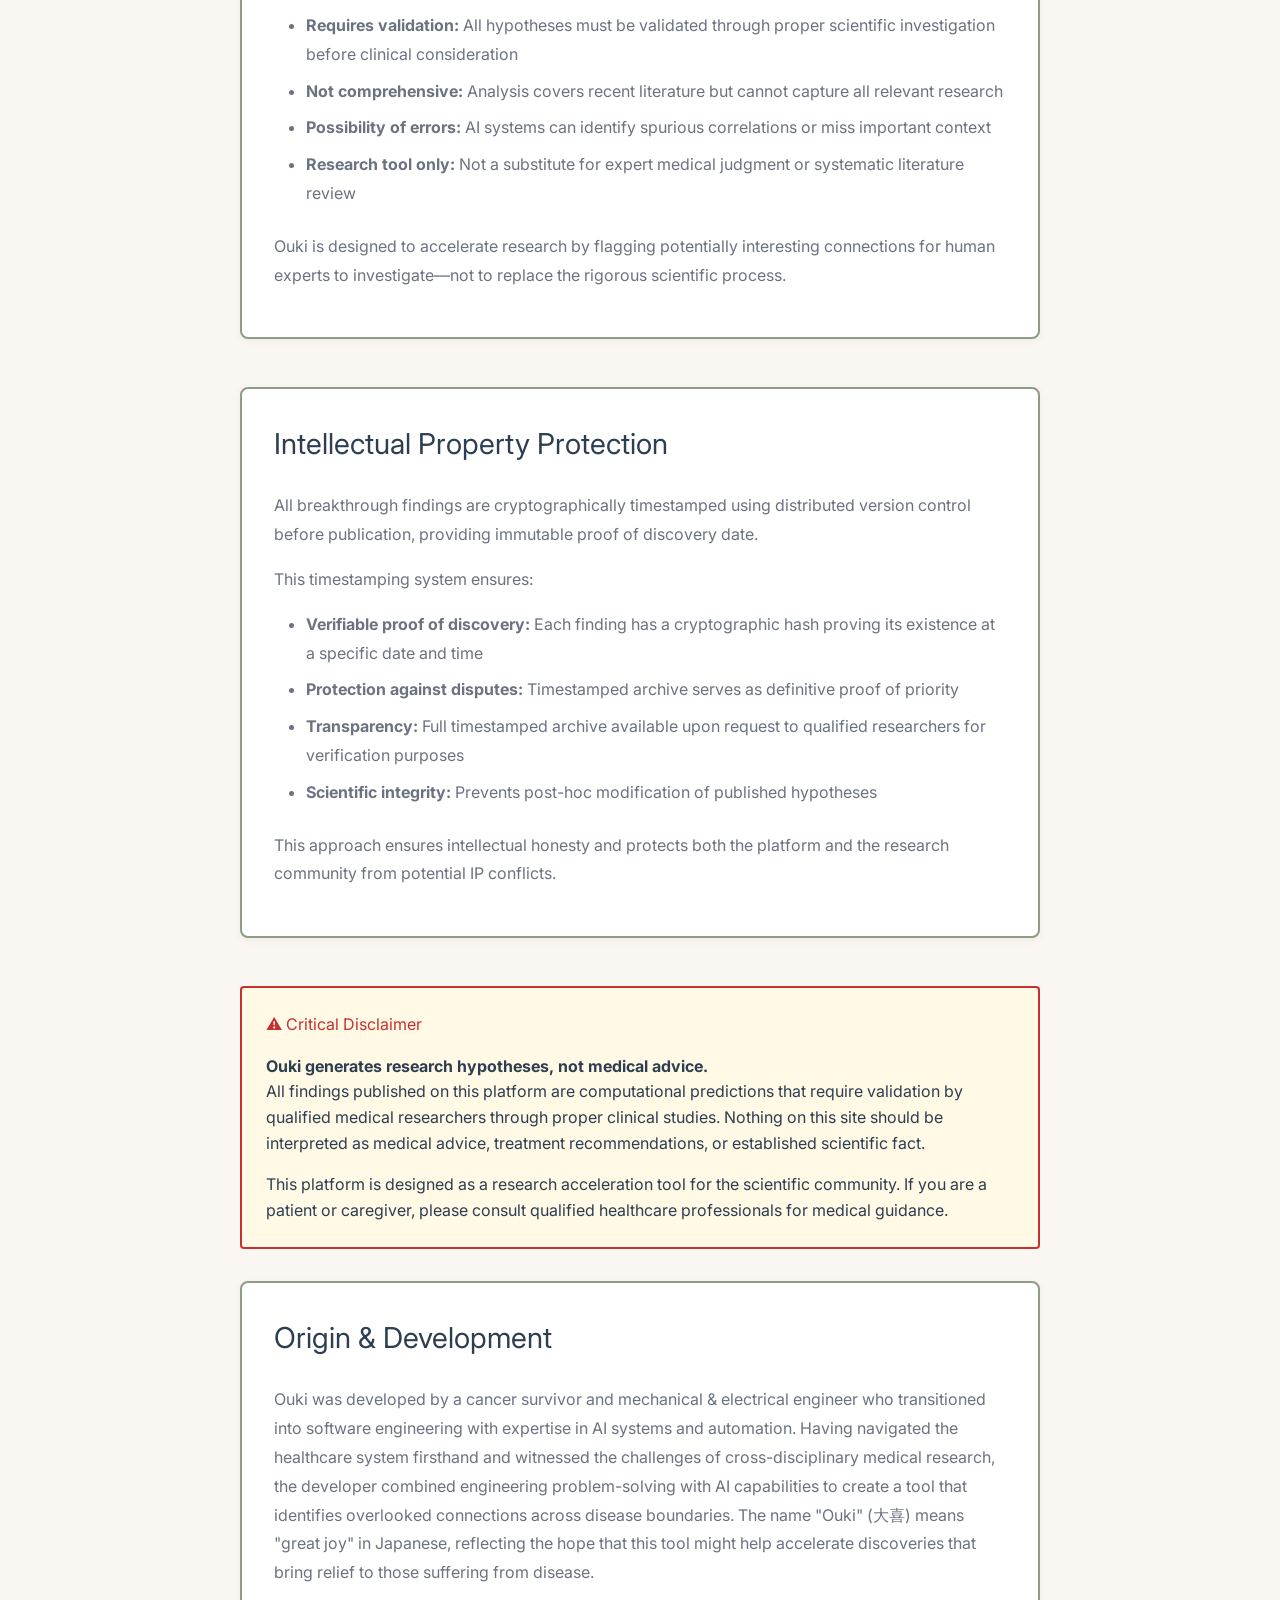
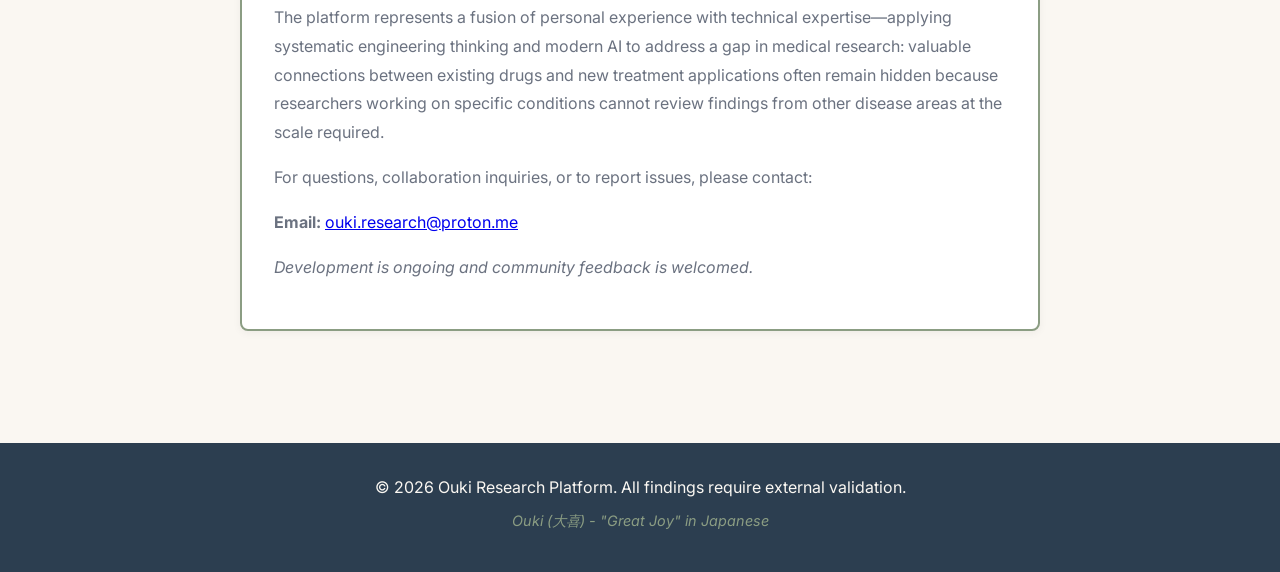
==== commit f54f6461: "Update about.html" ====
--- a/about.html
+++ b/about.html
@@ -246,7 +246,7 @@
     <h3>Origin & Development</h3>
     <p>Ouki was developed by a cancer survivor and mechanical & electrical engineer who transitioned into software engineering with expertise in AI systems and automation. Having navigated the healthcare system firsthand and witnessed the challenges of cross-disciplinary medical research, the developer combined engineering problem-solving with AI capabilities to create a tool that identifies overlooked connections across disease boundaries. The name "Ouki" (大喜) means "great joy" in Japanese, reflecting the hope that this tool might help accelerate discoveries that bring relief to those suffering from disease.</p>
     
-    <p>The platform represents a fusion of personal experience with technical expertise—applying systematic engineering thinking and modern AI to address a gap in medical research: valuable connections between existing drugs and new treatment applications often remain hidden because researchers working on specific conditions cannot review findings from other disease areas at the scale required. It is offered freely to the research community in the spirit of open scientific collaboration.</p>
+    <p>The platform represents a fusion of personal experience with technical expertise—applying systematic engineering thinking and modern AI to address a gap in medical research: valuable connections between existing drugs and new treatment applications often remain hidden because researchers working on specific conditions cannot review findings from other disease areas at the scale required.</p>
     
     <p>For questions, collaboration inquiries, or to report issues, please contact:</p>
     
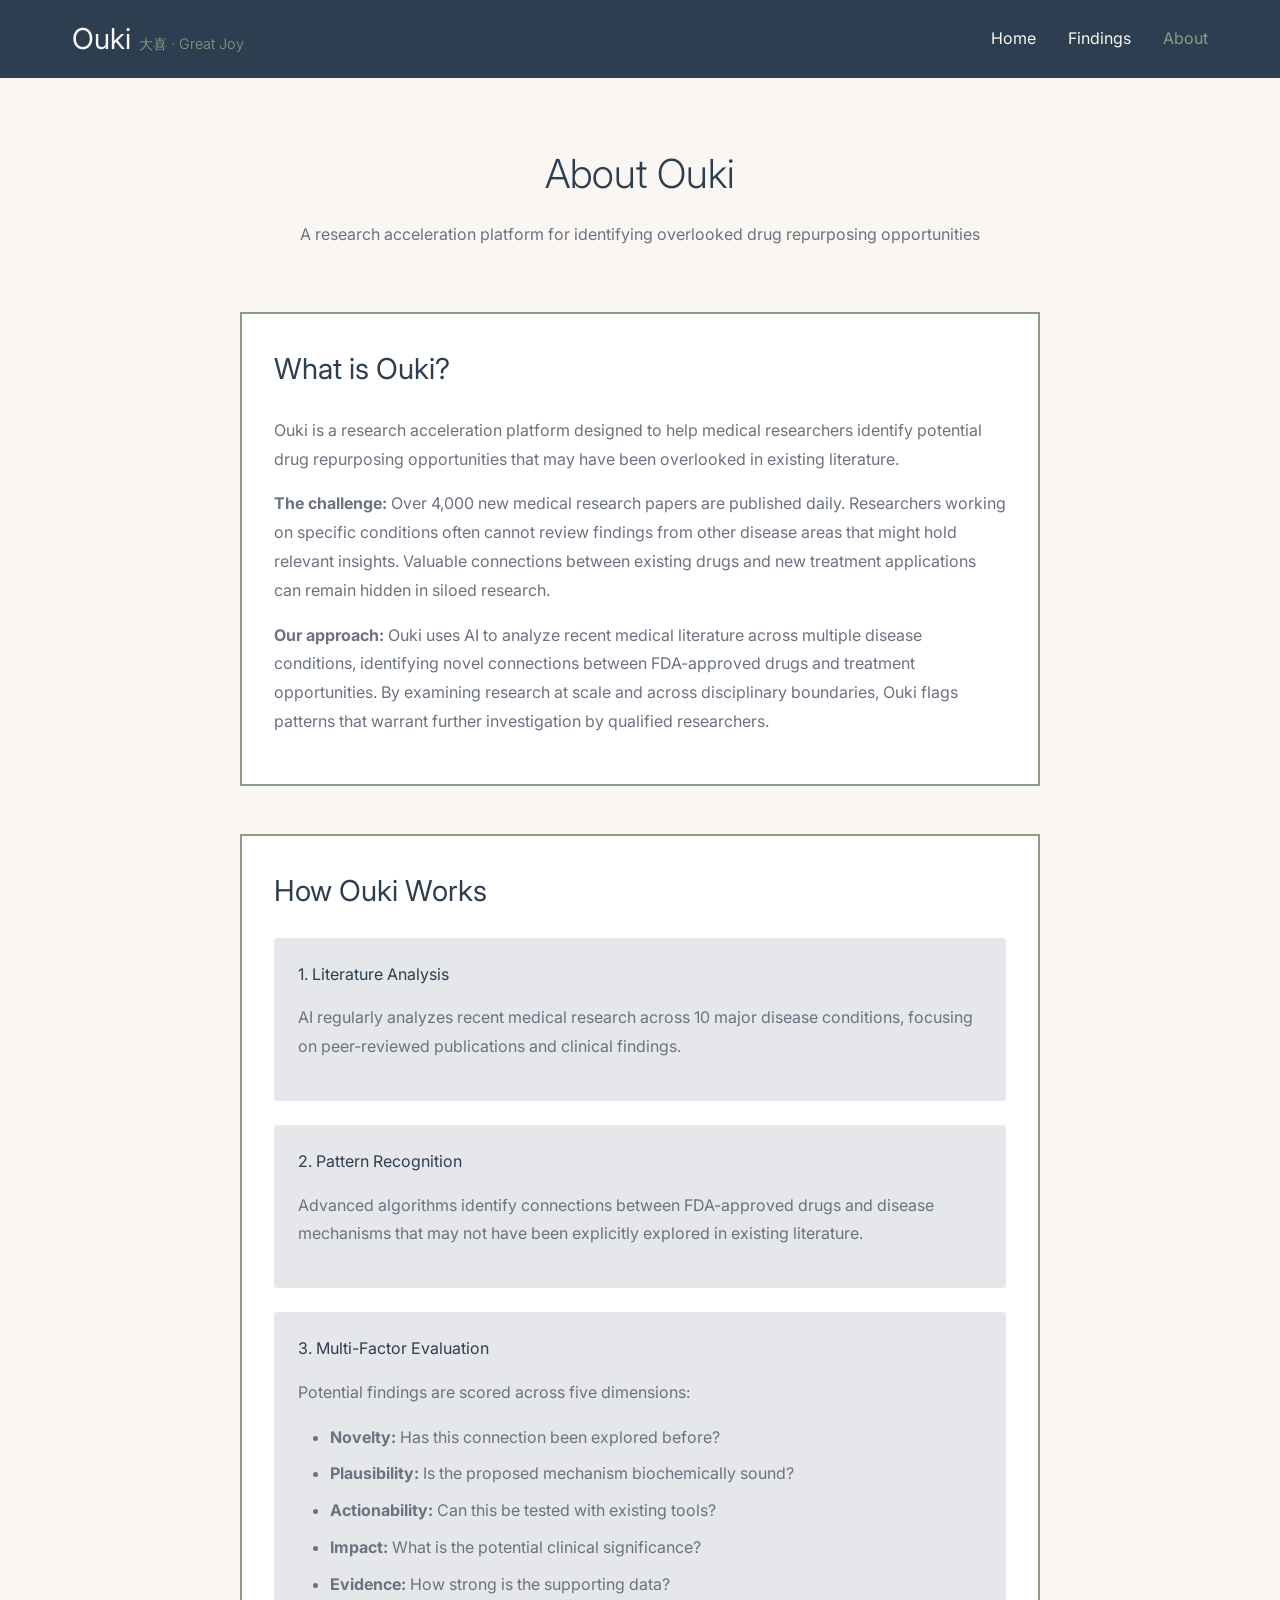
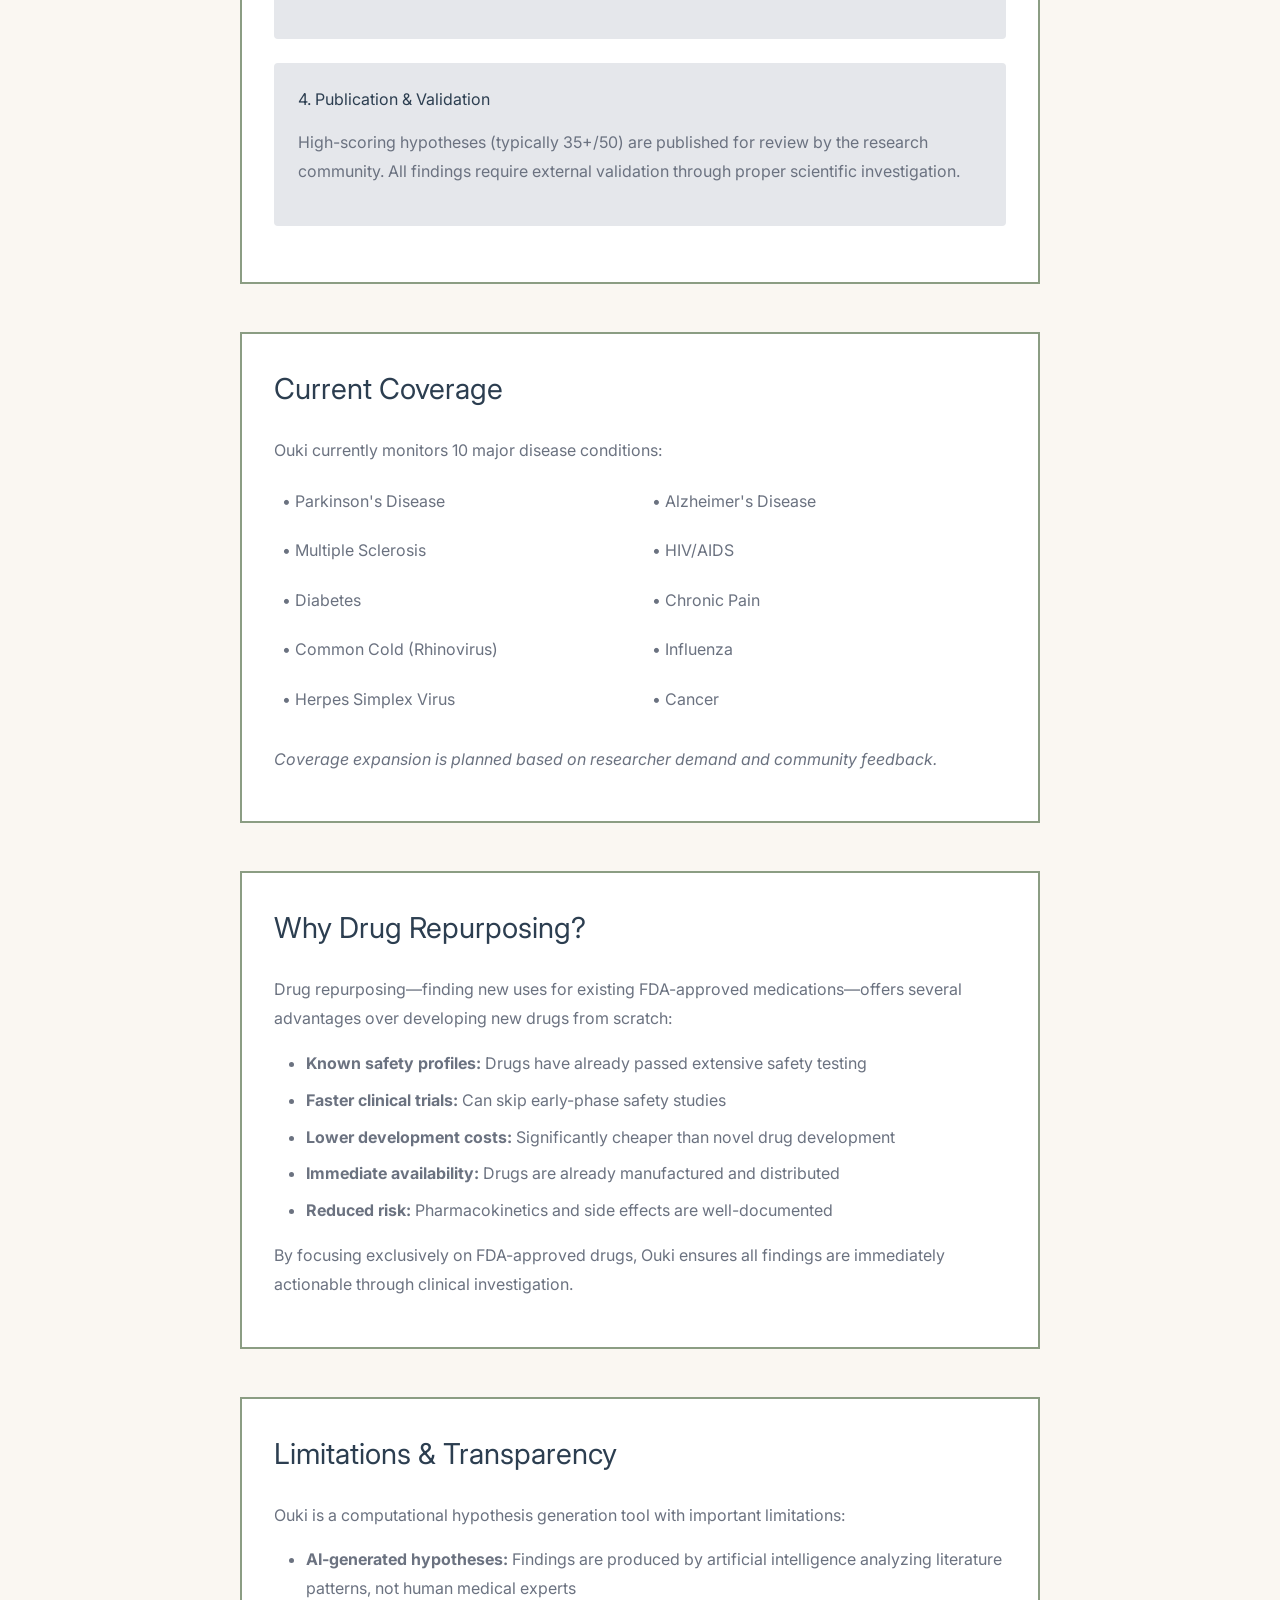
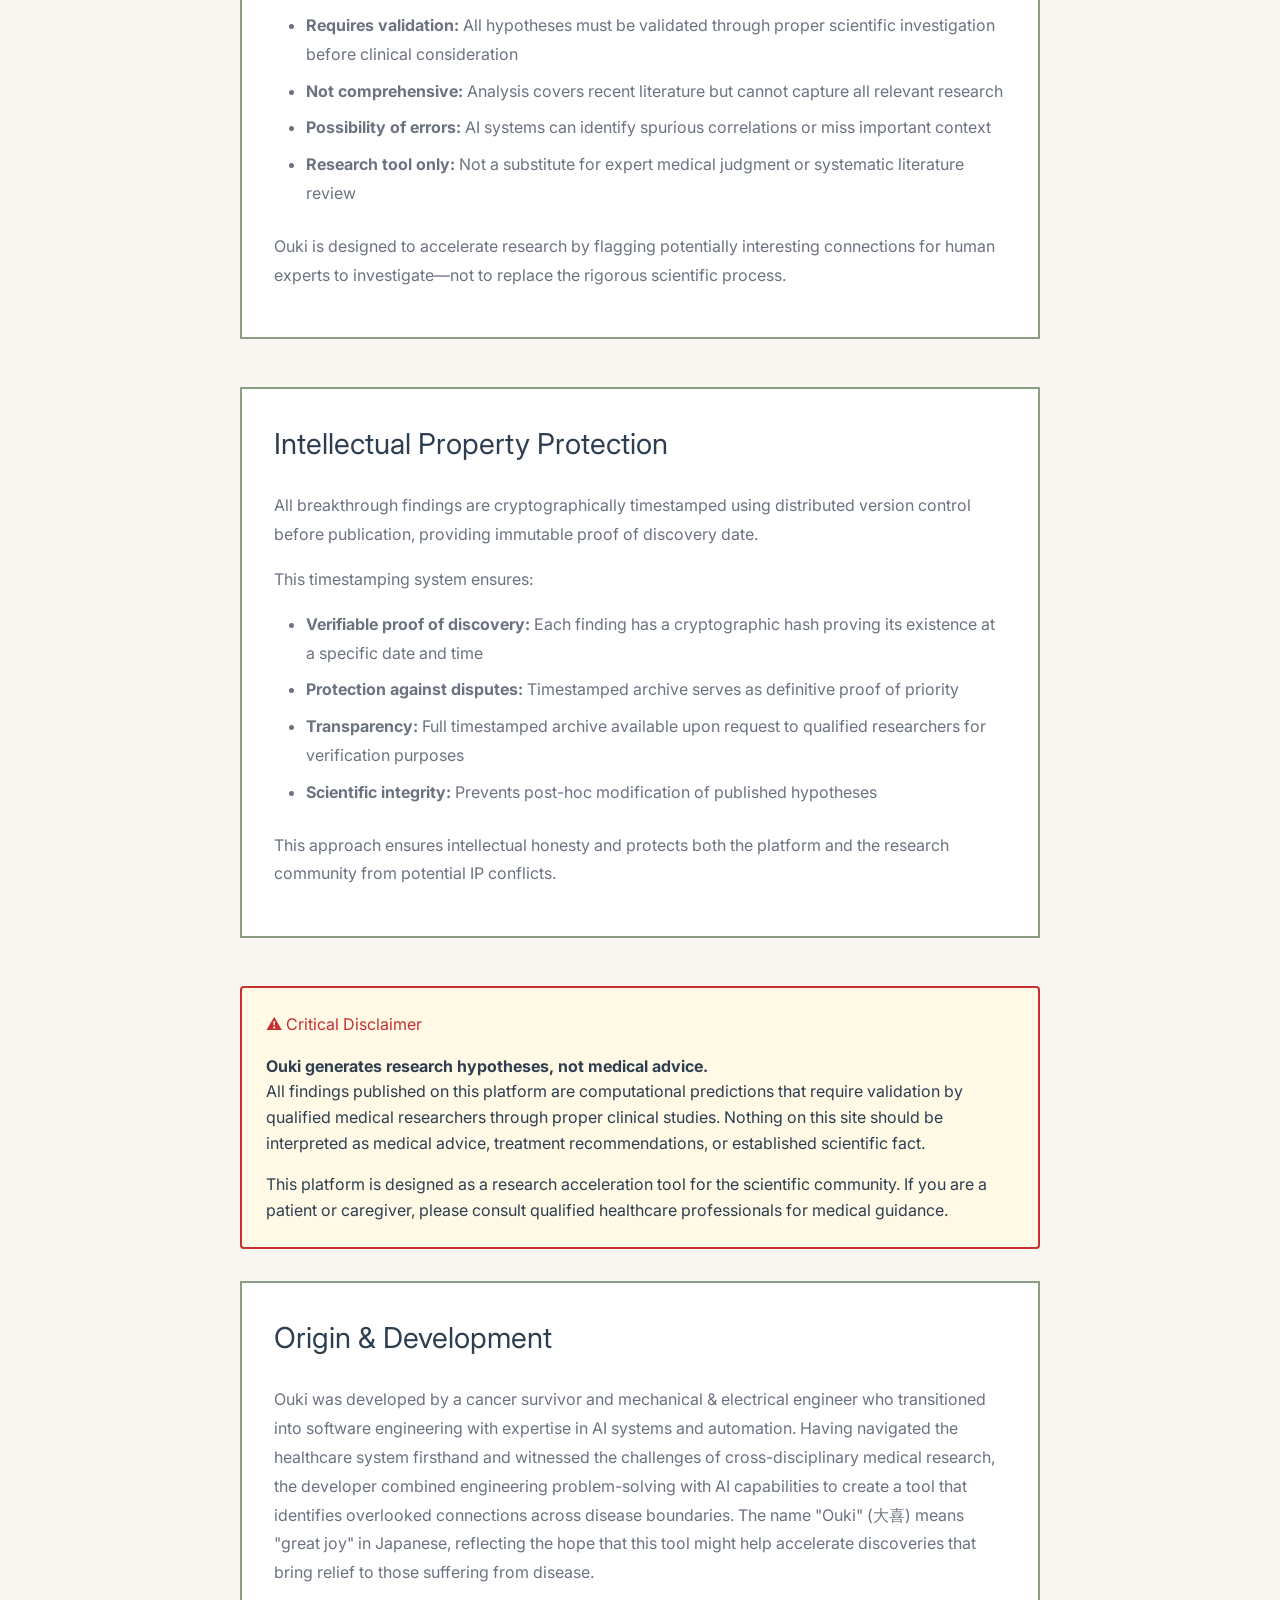
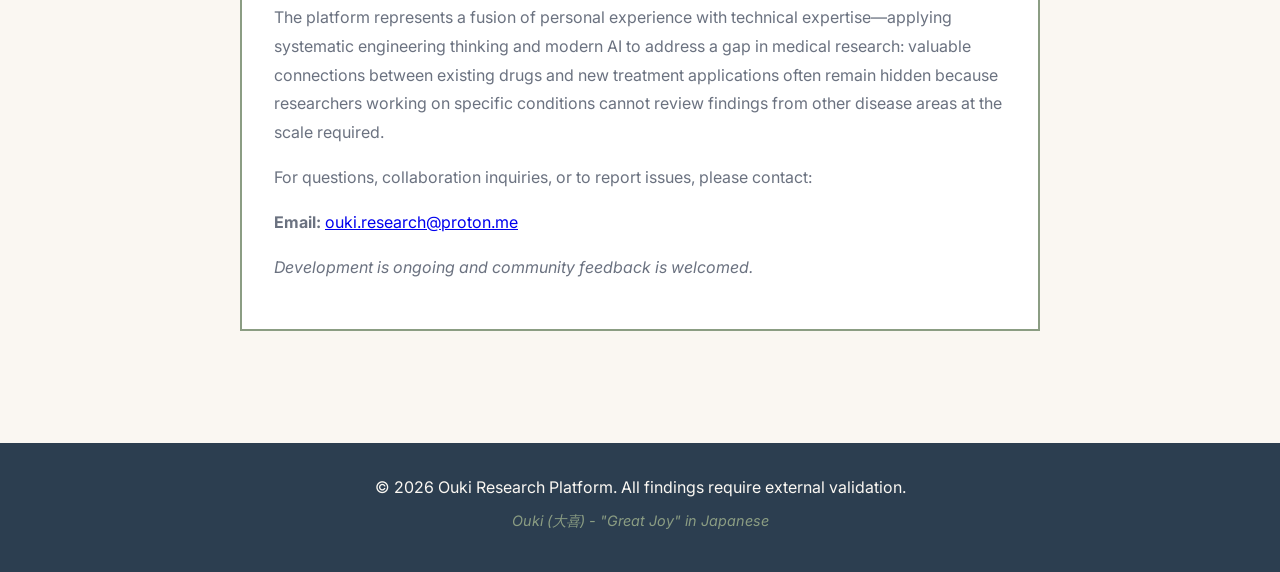
==== commit 4f809574: "Update about.html" ====
--- a/about.html
+++ b/about.html
@@ -4,12 +4,12 @@
     <meta charset="UTF-8">
     <meta name="viewport" content="width=device-width, initial-scale=1.0">
     <!-- Google tag (gtag.js) -->
-    <script async src="https://www.googletagmanager.com/gtag/js?id=G-DXYGB7865G"></script>
+    <script async src="https://www.googletagmanager.com/gtag/js?id=G-X8ZZT543VM"></script>
     <script>
       window.dataLayer = window.dataLayer || [];
       function gtag(){dataLayer.push(arguments);}
       gtag('js', new Date());
-      gtag('config', 'G-DXYGB7865G');
+      gtag('config', 'G-X8ZZT543VM');
     </script>
     <title>About | Ouki</title>
     <link rel="stylesheet" href="style.css">
--- a/style.css
+++ b/style.css
@@ -159,14 +159,14 @@
 }
 
 .stat-number {
-    font-size: 0.9rem;
+    font-size: 1.4rem;
     font-weight: 300;
-    color: var(--deep-indigo);
+    color: var(--sage-green);
     margin-bottom: 0.5rem;
 }
 
 .stat-label {
-    color: #4A5568;
+    color: var(--warm-grey);
     font-size: 1rem;
     font-weight: 400;
 }
@@ -324,11 +324,12 @@
 
 .disclaimer-box {
     background-color: #FFF9E6;
-    border: 2px solid var(--accent-red);
+    border: 1px solid var(--accent-red);
+    border-radius: 8px;
     padding: 2rem;
-    border-radius: 4px;
     max-width: 900px;
     margin: 0 auto;
+}
 }
 
 .disclaimer-box h4 {
@@ -387,9 +388,12 @@
     margin-bottom: 3rem;
     padding: 2rem;
     background-color: white;
-    border-radius: 8px;
-    box-shadow: 0 2px 8px rgba(0,0,0,0.05);
-    border: 2px solid var(--sage-green);
+    border-left: 4px solid var(--sage-green);
+    transition: all 0.3s;
+}
+
+.about-section:hover {
+    box-shadow: 0 4px 12px rgba(0,0,0,0.1);
 }
 
 .about-section h3 {
@@ -443,7 +447,7 @@
 
 .disclaimer-strong {
     background-color: #FFF9E6;
-    border: 2px solid var(--accent-red);
+    border-left: 4px solid var(--accent-red);
     padding: 1.5rem;
     margin: 2rem 0;
     border-radius: 4px;
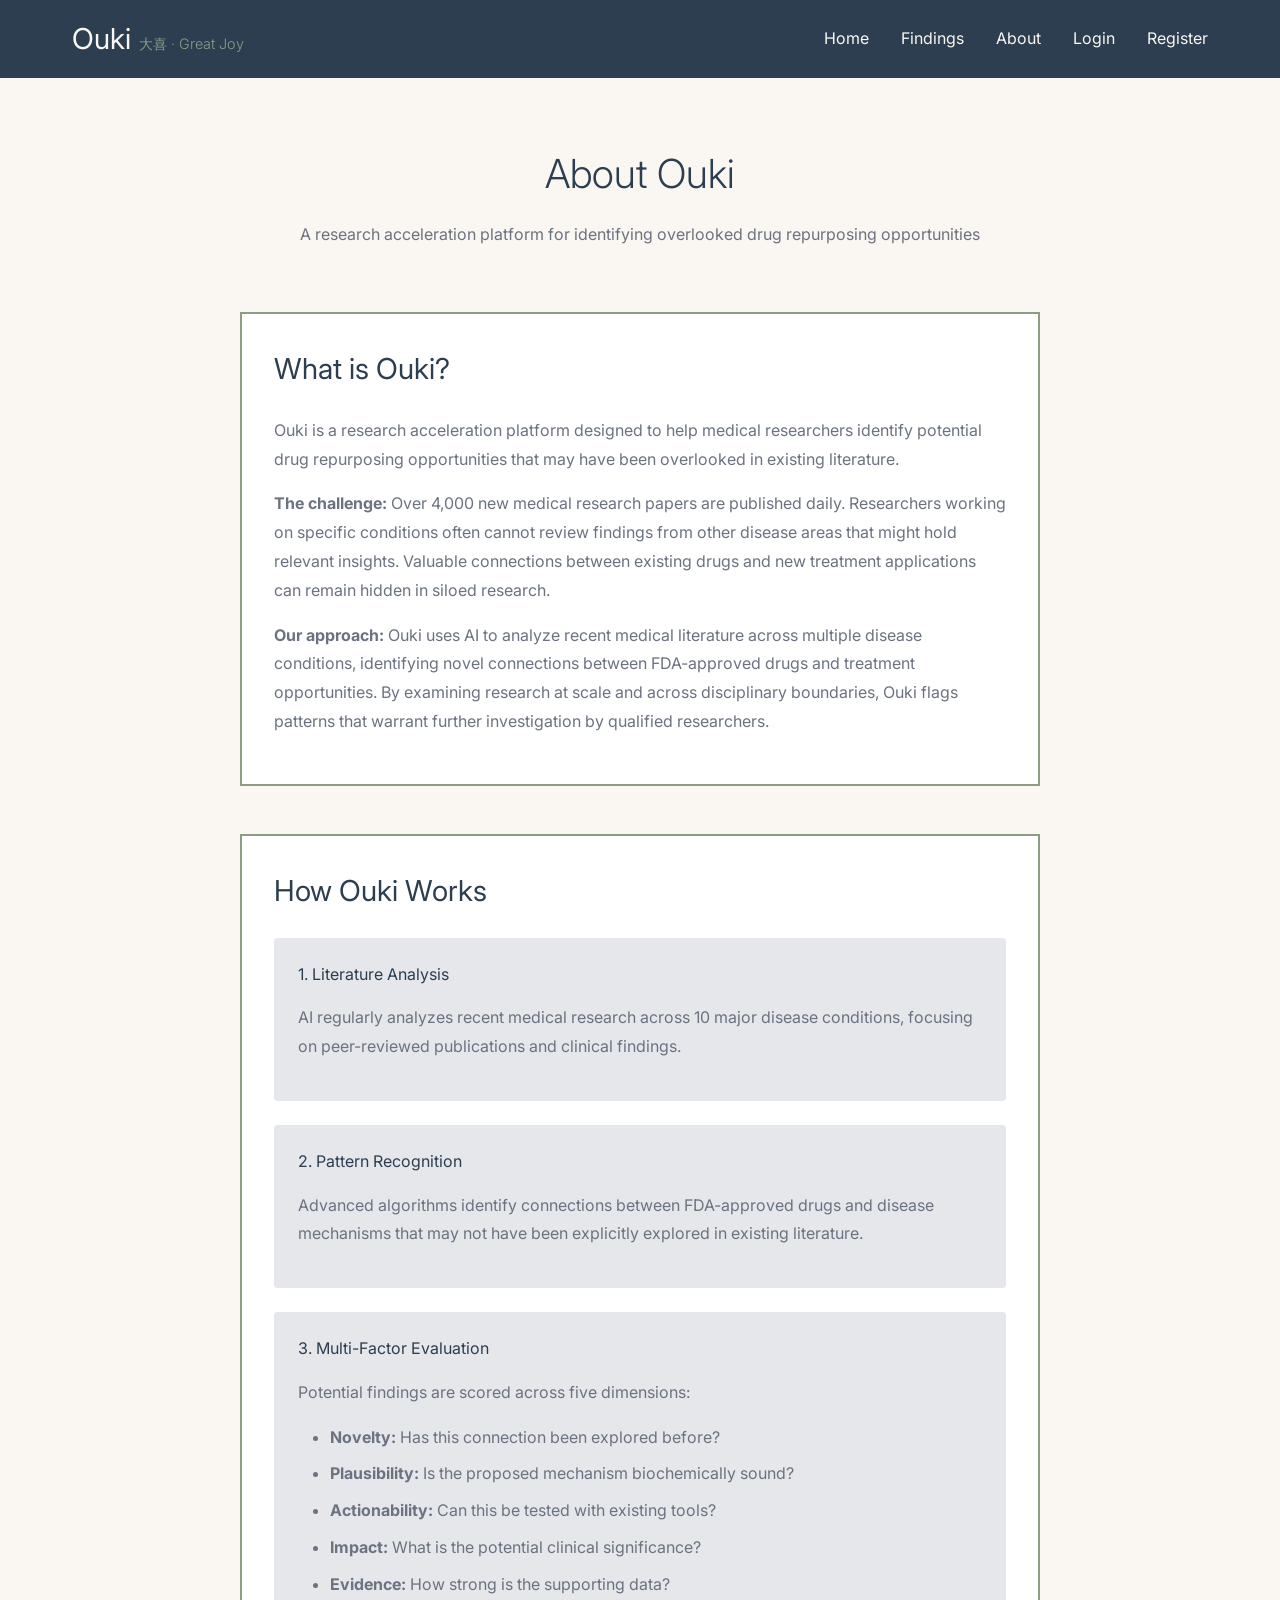
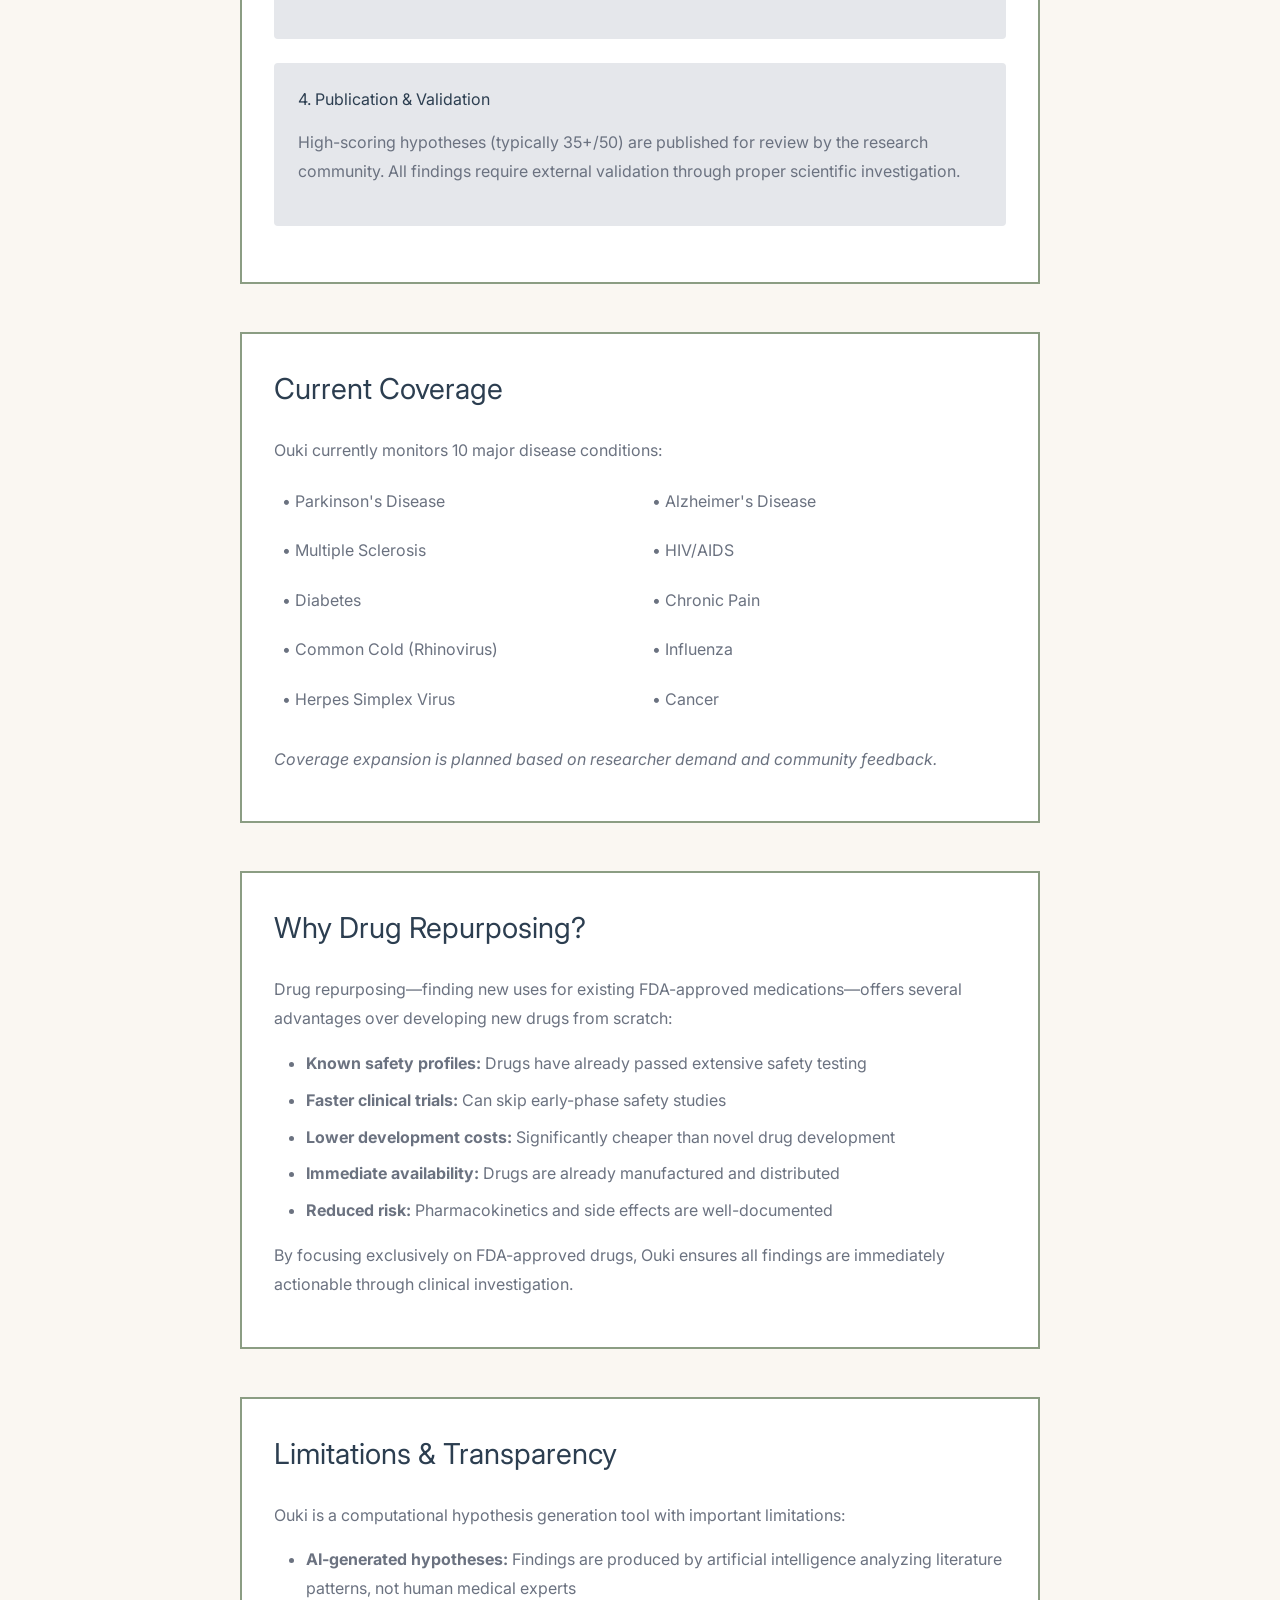
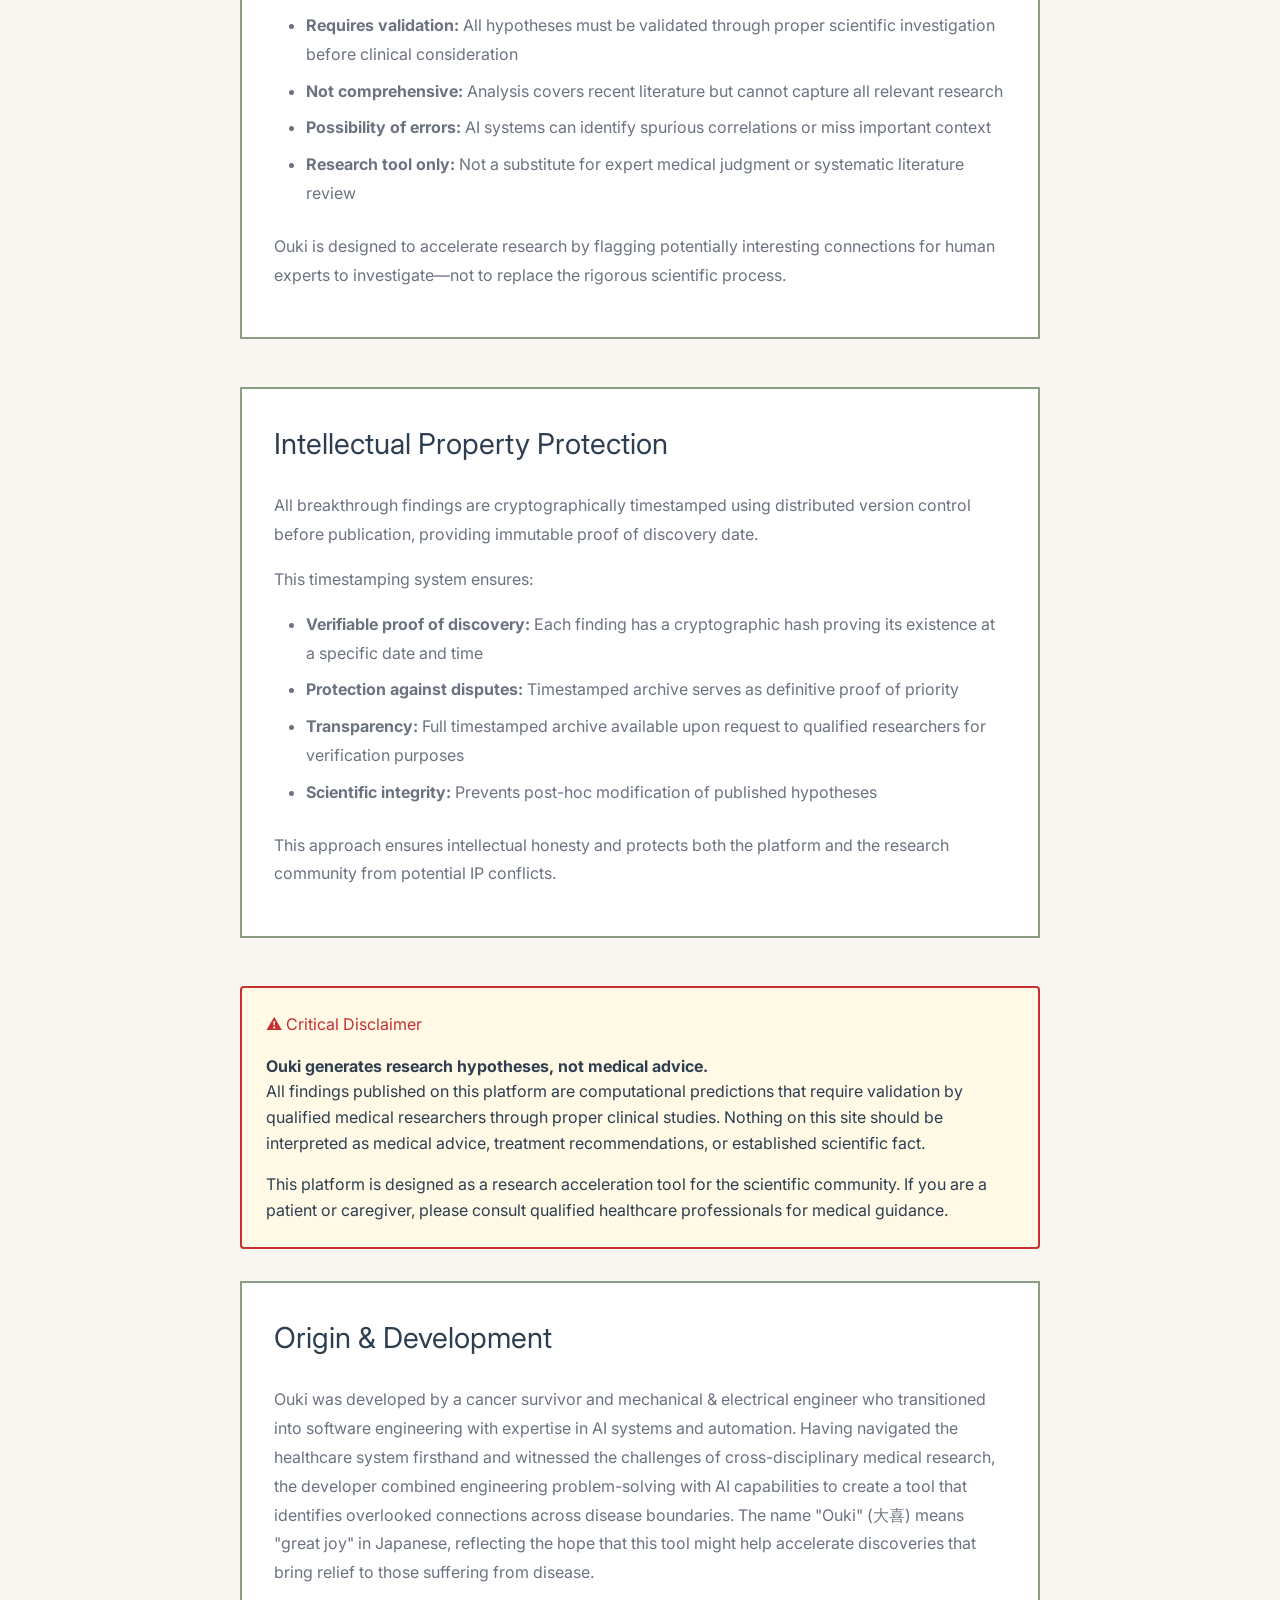
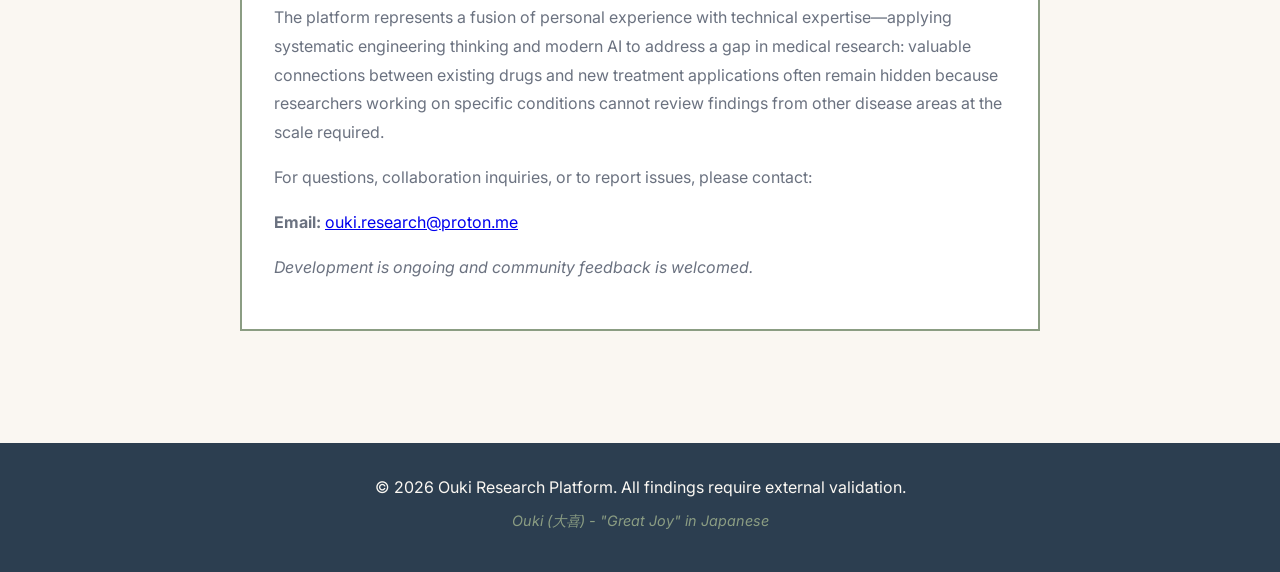
==== commit 7ca3c159: "Update about.html" ====
--- a/about.html
+++ b/about.html
@@ -18,7 +18,7 @@
             padding: 4rem 0;
             background-color: var(--cream);
         }
-        
+        <link rel="canonical" href="https://ouki-research.com/about.html">
         .about-header {
             text-align: center;
             margin-bottom: 4rem;
@@ -114,10 +114,12 @@
                 <span class="subtitle">大喜 · Great Joy</span>
             </div>
             <ul class="nav-links">
-                <li><a href="index.html">Home</a></li>
-                <li><a href="findings.html">Findings</a></li>
-                <li><a href="about.html" class="active">About</a></li>
-            </ul>
+    <li><a href="index.html">Home</a></li>
+    <li><a href="findings.html">Findings</a></li>
+    <li><a href="about.html">About</a></li>
+    <li><a href="login.html">Login</a></li>
+    <li><a href="register.html" class="nav-register">Register</a></li>
+</ul>
         </div>
     </nav>
 
